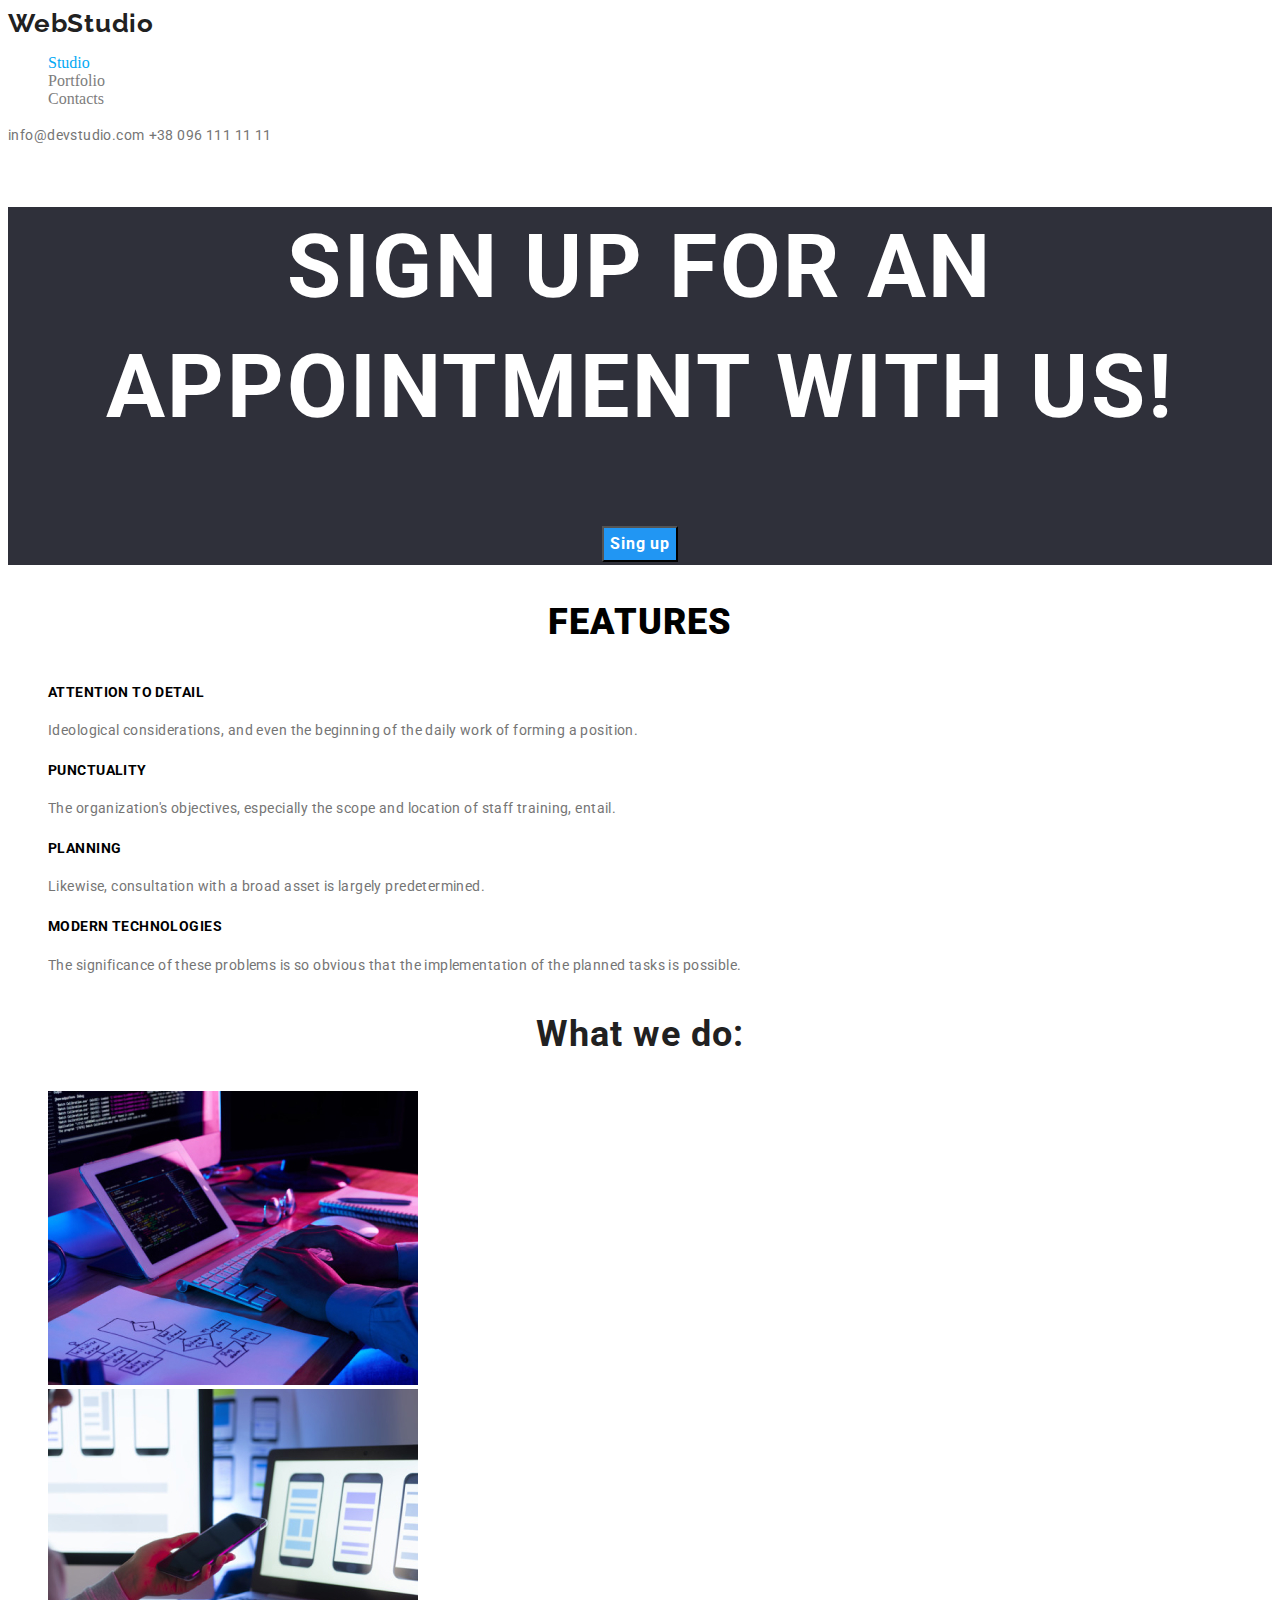
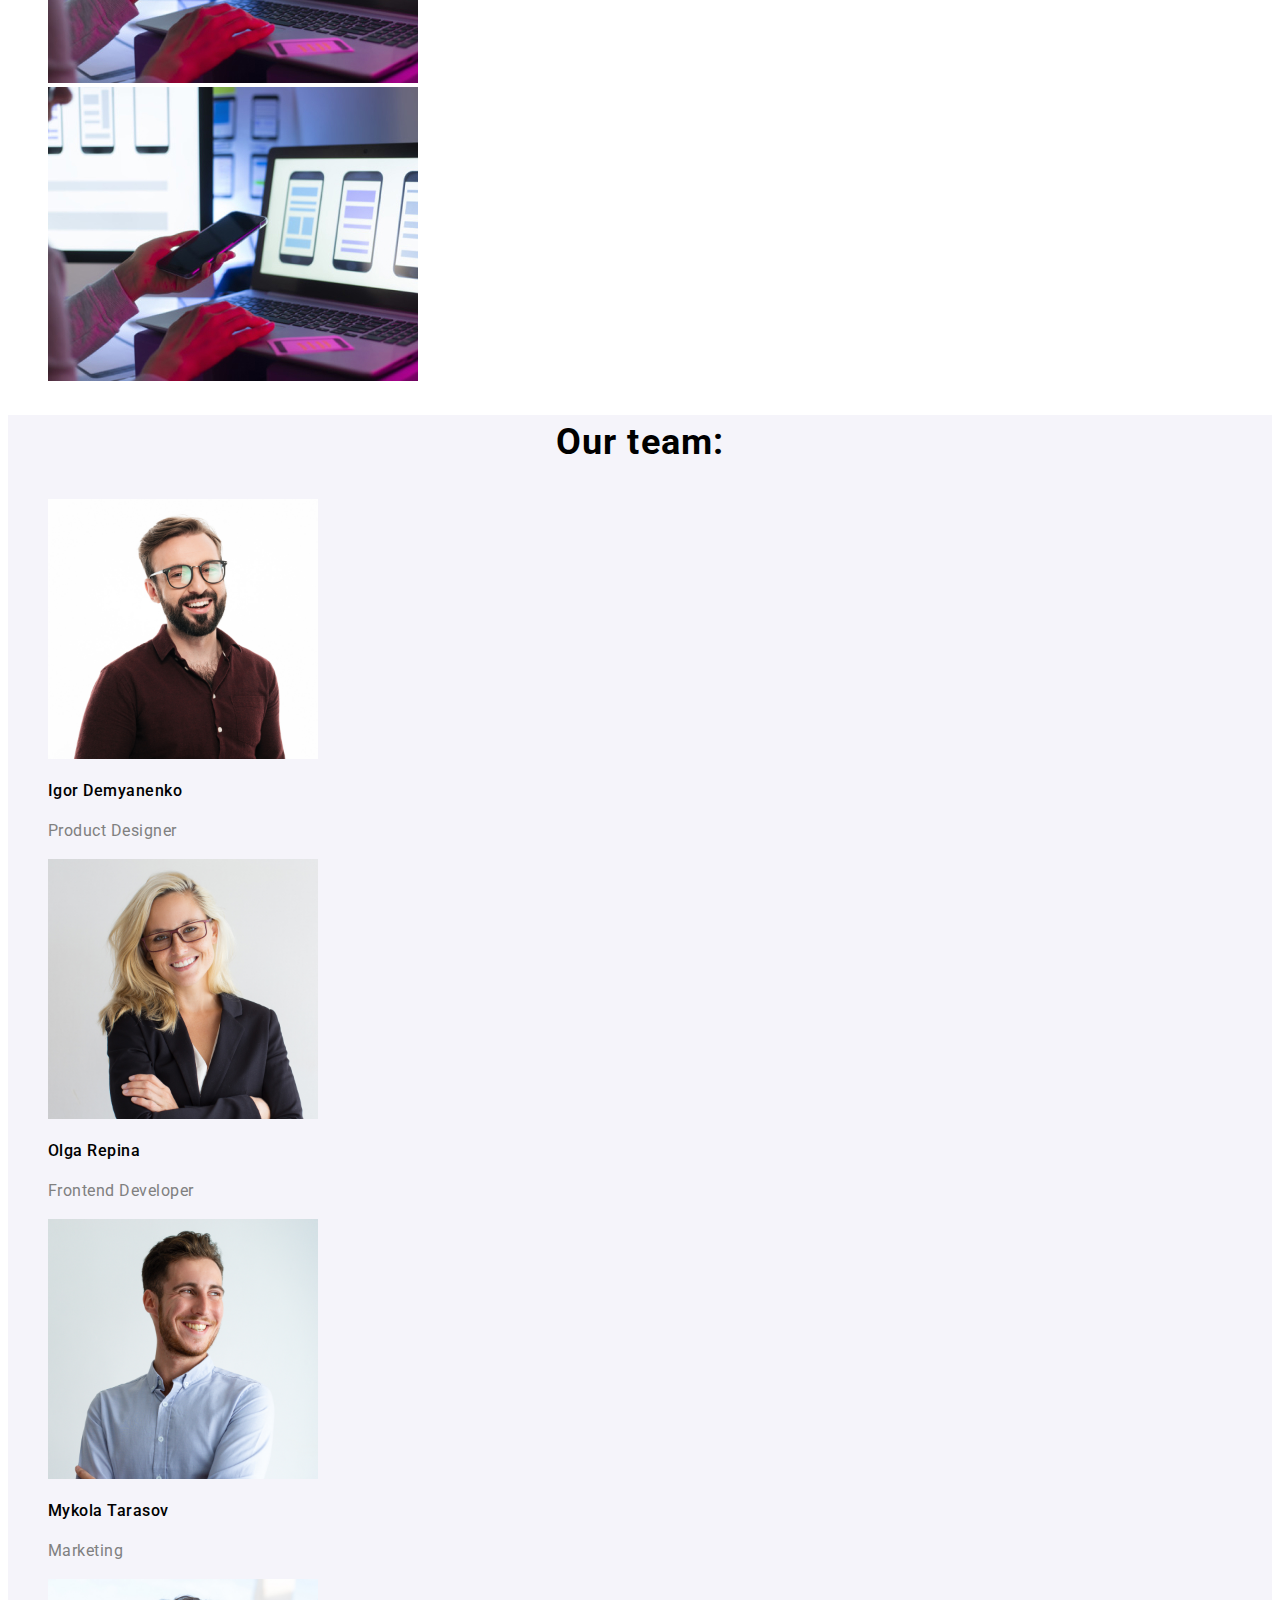
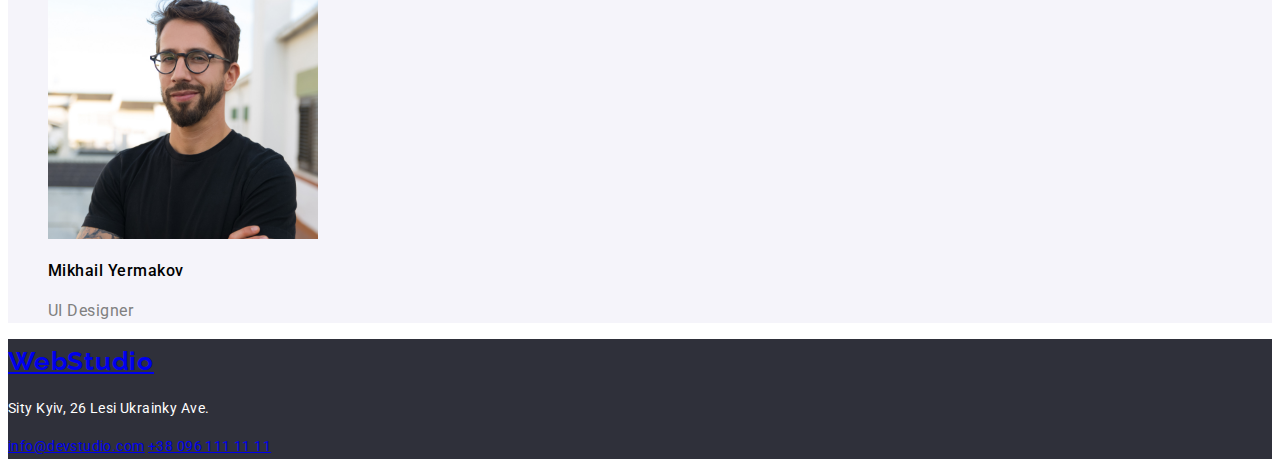
==== index.html @ 6eafe5e2 "New style and fonts" ====
<!DOCTYPE html>
<html lang="en"> <!-- Я знаю, що він англійський, хай буде таким-->
<head>
    <meta charset="UTF-8">
    <meta name="viewport" content="width=device-width, initial-scale=1.0">
    <title>WebStudio</title>
    <link rel="preconnect" href="https://fonts.googleapis.com">
    <link rel="preconnect" href="https://fonts.gstatic.com" crossorigin>
    <link href="https://fonts.googleapis.com/css2?family=Roboto:wght@400;500;700;900&display=swap" rel="stylesheet">
    <link href="https://fonts.googleapis.com/css2?family=Raleway:wght@700&family=Roboto:wght@400;500;700;900&display=swap" rel="stylesheet">
    <link rel="stylesheet" href="./css/style.css">
</head>
<body>
    <header class="header">
        <nav class="header-nav">
            <a class="header-link-logo" href="./index.html">WebStudio</a>
            <ul class="header-list">
                <li class="header-list-item"><a class="header-link link carrent" href="index.html">Studio</a></li>
                <li class="header-list-item"><a class="header-link link" href="./portfolio.html">Portfolio</a></li>
                <li class="header-list-item"><a class="header-link link" href="#">Contacts</a></li>
            </ul>
            <a class="header-contacts link" href="mailto:info@devstudio.com">info@devstudio.com</a>
            <a class="header-contacts link" href="tel:380961111111">+38 096 111 11 11</a>
        </nav>
    </header>

    <main class="hero">
        <section class="regestration">
            <h1 class="title">Sign up for an appointment with us!</h1>
            <button class="regestration-button" type="submit">Sing up</button>
        </section>
        <section class="features">
            <h2 class="heading-features">Features</h2>
            <ul class="features-list">
                <li class="features list-item">
                    <h3 class="features-name">ATTENTION TO DETAIL</h3>
                    <p class="features-description">Ideological considerations, and even the beginning of the daily work of forming a position.</p>
                </li>
                <li class="features list-item">
                    <h3 class="features-name">PUNCTUALITY</h3>
                    <p class="features-description">The organization's objectives, especially the scope and location of staff training, entail.</p>
                </li>
                <li class="features list-item">
                    <h3 class="features-name">PLANNING</h3>
                    <p class="features-description">Likewise, consultation with a broad asset is largely predetermined.</p>
                </li>
                <li class="features list-item">
                    <h3 class="features-name">MODERN TECHNOLOGIES</h3>
                    <p class="features-description">The significance of these problems is so obvious that the implementation of the planned tasks is possible.</p>
                </li>
            </ul>
        </section>
        <section class="occupation">
            <h2 class="heading-occupation">What we do:</h2>
            <ul class="occupation-list">
                <li class="occupation list-item">
                    <img class="image" src="./images/main/working.jpg" alt="Typing on MacBook Air" height="294" width="370" >
                </li>
                <li class="occupation list-item">
                    <img class="image" src="./images/main/working_2.jpg" alt="Desing" height="294" width="370" >
                </li>
                <li class="occupation list-item">
                    <img class="image" src="./images/main/working_2.jpg" alt="Code html" height="294" width="370" >
                </li>
            </ul>
        </section>
        <section class="team">
            <h2 class="heading-team">Our team:</h2>
            <ul class="team-list">
                <li class="team list-item">
                    <img class="team-image-person" src="./images/main/person.jpg" alt="Igor Demyanenko" height="260" width="270" >
                    <h3 class="team-name-person">Igor Demyanenko</h3>
                    <p class="team-job" style="color: gray;">Product Designer</p>
                </li>
                <li class="team list-item">
                    <img class="team-image-person" src="./images/main/person_2.jpg" alt="Olga Repina" height="260" width="270" >
                    <h3 class="team-name-person">Olga Repina</h3>
                    <p class="team-job" style="color: gray;">Frontend Developer</p>
                </li>
                <li class="team list-item">
                    <img class="team-image-person" src="./images/main/person_3.jpg" alt="Mykola Tarasov" height="260" width="270" >
                    <h3 class="team-name-person">Mykola Tarasov</h3>
                    <p class="team-job" style="color: gray;">Marketing</p>
                </li>
                <li class="team list-item">
                    <img class="team-image-person" src="./images/main/person_4.jpg" alt="Mikhail Yermakov" height="260" width="270" >
                    <h3 class="team-name-person">Mikhail Yermakov</h3>
                    <p class="team-job" style="color: gray;">UI Designer</p>
                </li>
            </ul>
        </section>
    </main>

    <footer class="footer">
        <a class="footer-link-logo" href="./index.html">WebStudio</a>
        <address class="address">
            <p class="footer-location">Sity Kyiv, 26 Lesi Ukrainky Ave.</p>
            <a class="header-contacts-link" href="mailto:info@devstudio.com">info@devstudio.com</a>
            <a class="header-contacts-link" href="tel:+380961111111">+38 096 111 11 11</a>
        </address>
    </footer>
</body>
</html>
---- css/style.css ----
:root {
    --main-and-footer-heading-color: #2F303A;  
    --main-heading-color: #212121;
    --main-text-color: #fff;
    --main-background-section4: #F5F4FA;
    --main-button-color: #2196F3;
    --accent-color-and-current-website: #03A9F4;
    --header-link-color: #7D7D7D;
    --header-color-link: #757575;
    --font-family: 'roboto', sans-serif;
    --second-family: 'raleway', sans-serif;
}

.header-list,
.header-list-item,
.portfolio-list-item,
.button-list-item,
.features,
.team,
.occupation {
    list-style-type: none;
}

.portfolio-button.current {
    background-color: var(--main-button-color);
    color: var(--main-text-color);
}

.portfolio-button:focus,
.portfolio-button:hover {
    background-color: var(--main-button-color);
    color: var(--main-text-color);
}

.address {
    font-style: normal;
}

.header-link {
    color: inherit;
    text-decoration: none;
}

.header-list-item,
.header-link-logo,
.header-contacts.link {
    text-decoration: none;
}

.header-link-logo {
    font-family: var(--second-family);
    font-weight: 700;
    font-size: 26px;
    letter-spacing: 0.03em;
    color: var(--main-heading-color);
}

.portfolio-all {
    font-family: var(--font-family);
    font-weight: 500;
    font-size: 32px;
    line-height: 1.62;
    letter-spacing: 0.03em;
}

.header-link:hover, 
.header-link:focus {
    color: var(--accent-color-and-current-website);
}

.header-link {
    color: var(--header-link-color);
}

.header-link.carrent {
    color: var(--accent-color-and-current-website);
}

.portfolio-button {
    font-family: var(--font-family);
    font-weight: 500;
    font-size: 16px;
    line-height: 1.62;
    letter-spacing: 0.03em;
    text-align: center;
    color: var(--main-heading-color);
}

.hidden {
    color: var(--main-heading-color);
    font-family: var(--font-family);
    font-weight: 900;
    font-size: 44px;
    line-height: 1.5;
    letter-spacing: 0.06em;
    text-align: center;
}

.portfolio-list-item {
    font-family: var(--font-family);
    font-weight: 700;
    font-size: 18px;
    line-height: 2;
    letter-spacing: 0.06em;
    color: var(--main-heading-color)
}

.portfolio-list.item {
    font-family: var(--font-family);
    font-weight: 400;
    font-size: 16px;
    line-height: 1.87;
    letter-spacing: 0.03em;
}

.regestration {
    background-color: var(--main-and-footer-heading-color);
    color: var(--main-text-color);
    font-family: var(--font-family);
    font-weight: 900;
    font-size: 44px;
    line-height: 1.36;
    letter-spacing: 0.06em;
    text-transform: uppercase;
    text-align: center;
}

.header-contacts.link {
    font-family: var(--font-family);
    font-weight: 400;
    font-size: 14px;
    line-height: 1.71;
    letter-spacing: 0.03em;
    color: var(--header-color-link)
}

.header-contacts.link:hover, 
.header-contacts.link:focus {
    color: var(--accent-color-and-current-website);
}

.regestration-button {
    background-color: var(--main-button-color);
    color: var(--main-text-color);
}

.regestration-button {
    font-family: var(--font-family);
    font-weight: 700;
    font-size: 16px;
    line-height: 1.87;
    letter-spacing: 0.06em;
    text-align: center;
}

.heading-features {
    font-family: var(--font-family);
    font-weight: 900;
    font-size: 36px;
    line-height: 1.5;
    letter-spacing: 0.03em;
    text-transform: uppercase;
    text-align: center;
}

.features-name {
    font-family: var(--font-family);
    font-weight: 700;
    font-size: 14px;
    line-height: 1.875;
    letter-spacing: 0.03em;
    text-transform: uppercase;
}

.features-description {
    font-family: var(--font-family);
    font-weight: 400;
    font-size: 14px;
    line-height: 1.71;
    letter-spacing: 0.03em;
    color: #757575;
}

.heading-occupation {
    font-family: var(--font-family);
    font-weight: 700;
    font-size: 36px;
    line-height: 1.5;
    letter-spacing: 0.03em;
    text-align: center;
    color: #212121;
}

.team {
    background-color: var(--main-background-section4);
}

.heading-team{
    font-family: var(--font-family);
    font-weight: 700;
    font-size: 36px;
    line-height: 1.5;
    letter-spacing: 0.03em;
    text-align: center;
}

.team-name-person {
    font-family: var(--font-family);
    font-weight: 500;
    font-size: 16px;
    line-height: 1.5;
    letter-spacing: 0.03em;
}

.team-job {
    font-family: var(--font-family);
    font-weight: 400;
    font-size: 16px;
    line-height: 1.5;
    letter-spacing: 0.03em;
}

.footer {
    background-color: var(--main-and-footer-heading-color);
    color: var(--main-text-color);
    font-family: var(--font-family);
    font-weight: 400;
    font-size: 14px;
    line-height: 1.71;
    letter-spacing: 0.03em;
    background-color: var(--main-and-footer-heading-color);
    color: var(--main-text-color);
}

.footer-link-logo{
    font-family: var(--second-family);
    font-weight: 700;
    font-size: 26px;
    letter-spacing: 0.03em;
}
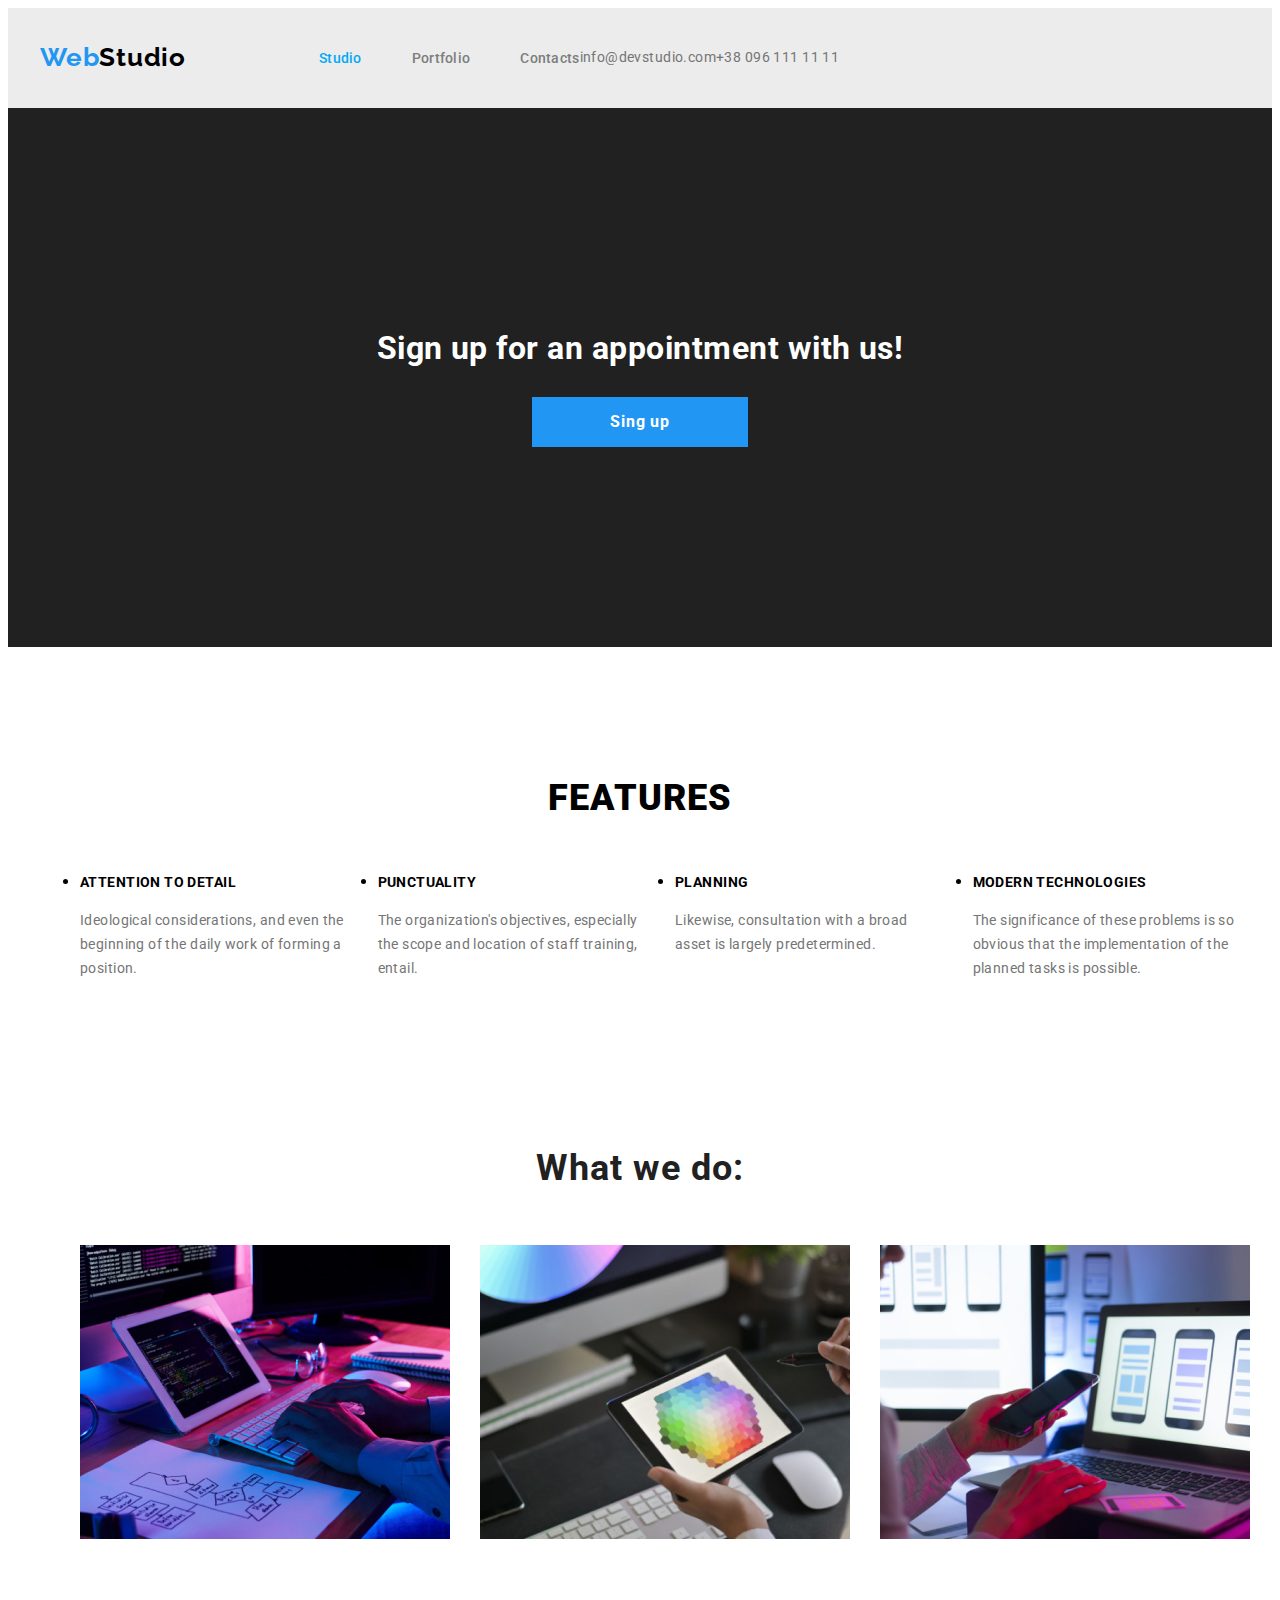
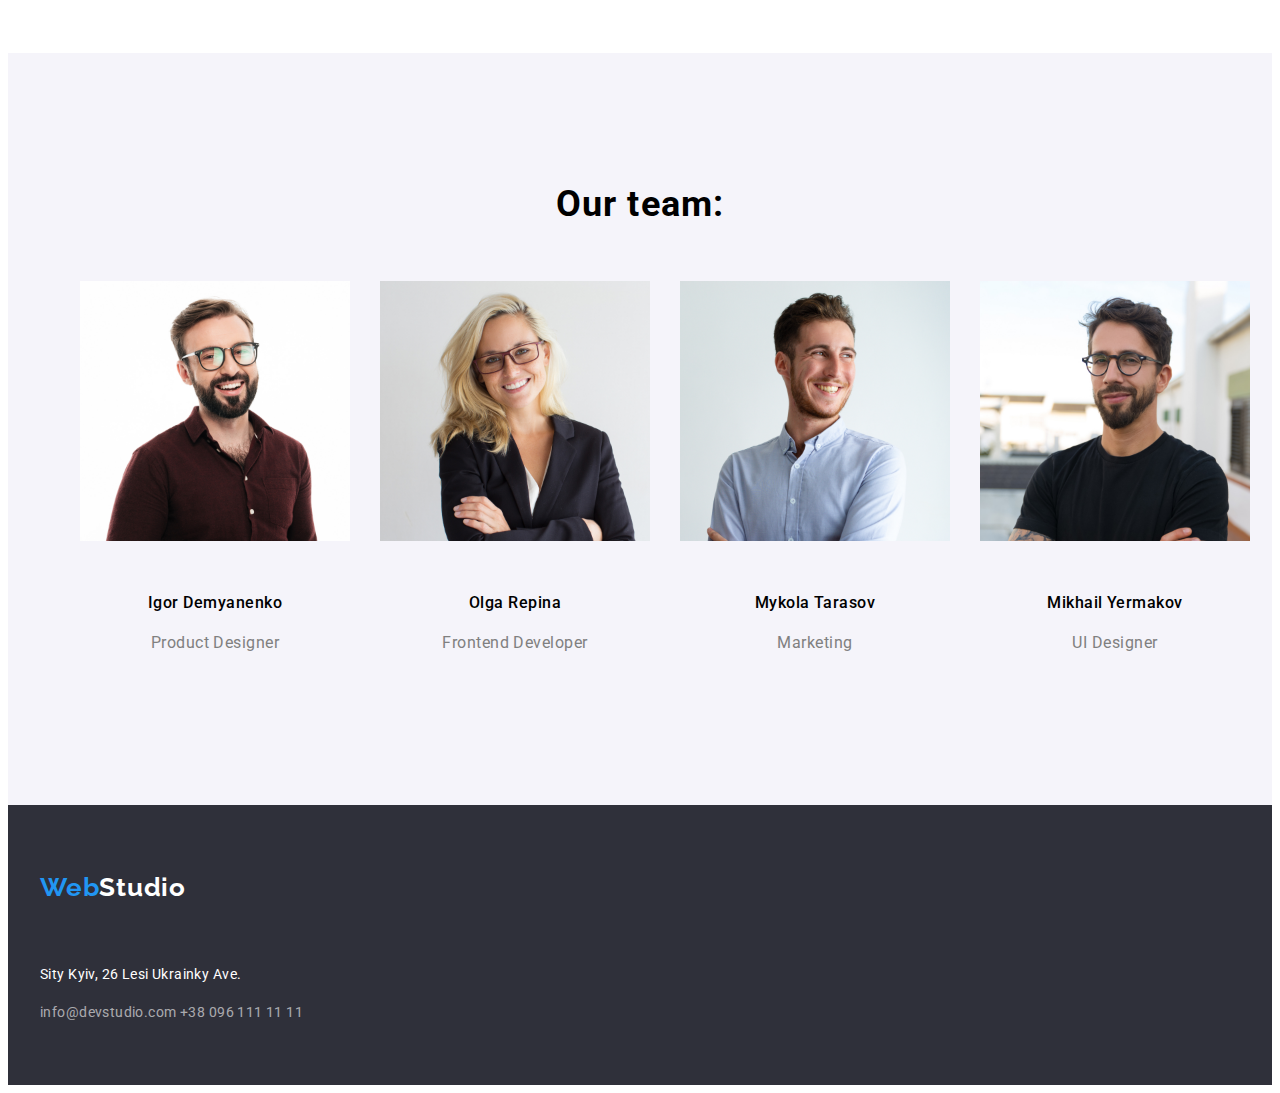
==== commit b2e5ec1a: "New style" ====
--- a/index.html
+++ b/index.html
@@ -6,98 +6,121 @@
     <title>WebStudio</title>
     <link rel="preconnect" href="https://fonts.googleapis.com">
     <link rel="preconnect" href="https://fonts.gstatic.com" crossorigin>
-    <link href="https://fonts.googleapis.com/css2?family=Roboto:wght@400;500;700;900&display=swap" rel="stylesheet">
     <link href="https://fonts.googleapis.com/css2?family=Raleway:wght@700&family=Roboto:wght@400;500;700;900&display=swap" rel="stylesheet">
+    <link
+      rel="stylesheet"
+      href="https://cdnjs.cloudflare.com/ajax/libs/modern-normalize/2.0.0/modern-normalize.min.css"
+      integrity="sha512-4xo8blKMVCiXpTaLzQSLSw3KFOVPWhm/TRtuPVc4WG6kUgjH6J03IBuG7JZPkcWMxJ5huwaBpOpnwYElP/m6wg=="
+      crossorigin="anonymous"
+      referrerpolicy="no-referrer"
+    />
+    <link rel="stylesheet" href="./css/reset.css">
     <link rel="stylesheet" href="./css/style.css">
 </head>
 <body>
     <header class="header">
-        <nav class="header-nav">
-            <a class="header-link-logo" href="./index.html">WebStudio</a>
-            <ul class="header-list">
-                <li class="header-list-item"><a class="header-link link carrent" href="index.html">Studio</a></li>
-                <li class="header-list-item"><a class="header-link link" href="./portfolio.html">Portfolio</a></li>
-                <li class="header-list-item"><a class="header-link link" href="#">Contacts</a></li>
-            </ul>
-            <a class="header-contacts link" href="mailto:info@devstudio.com">info@devstudio.com</a>
-            <a class="header-contacts link" href="tel:380961111111">+38 096 111 11 11</a>
-        </nav>
+        <div class="container header-container flex-header">
+            <nav class="header-nav">
+                <a class="logo-studio-link">
+                    Web<span class="logo-studio">Studio</span>
+                </a>
+                <ul class="header-list">
+                    <li class="header-list-item"><a class="header-link link carrent" href="index.html">Studio</a></li>
+                    <li class="header-list-item"><a class="header-link link" href="./portfolio.html">Portfolio</a></li>
+                    <li class="header-list-item"><a class="header-link link" href="#">Contacts</a></li>
+                </ul>
+                <a class="header-contacts link" href="mailto:info@devstudio.com">info@devstudio.com</a>
+                <a class="header-contacts link" href="tel:380961111111">+38 096 111 11 11</a>
+            </nav>
+        </div>
     </header>
 
     <main class="hero">
-        <section class="regestration">
-            <h1 class="title">Sign up for an appointment with us!</h1>
-            <button class="regestration-button" type="submit">Sing up</button>
+        <section class="section-title">
+            <div class="container flex">
+                <h1 class="title">Sign up for an appointment with us!</h1>
+                <button class="regestration-button" type="submit">Sing up</button>
+            </div>
         </section>
         <section class="features">
-            <h2 class="heading-features">Features</h2>
-            <ul class="features-list">
-                <li class="features list-item">
-                    <h3 class="features-name">ATTENTION TO DETAIL</h3>
-                    <p class="features-description">Ideological considerations, and even the beginning of the daily work of forming a position.</p>
-                </li>
-                <li class="features list-item">
-                    <h3 class="features-name">PUNCTUALITY</h3>
-                    <p class="features-description">The organization's objectives, especially the scope and location of staff training, entail.</p>
-                </li>
-                <li class="features list-item">
-                    <h3 class="features-name">PLANNING</h3>
-                    <p class="features-description">Likewise, consultation with a broad asset is largely predetermined.</p>
-                </li>
-                <li class="features list-item">
-                    <h3 class="features-name">MODERN TECHNOLOGIES</h3>
-                    <p class="features-description">The significance of these problems is so obvious that the implementation of the planned tasks is possible.</p>
-                </li>
-            </ul>
+            <div class="container">
+                <h2 class="heading-features">Features</h2>
+                <ul class="features-list">
+                    <li class="features-list-item">
+                        <h3 class="features-name">ATTENTION TO DETAIL</h3>
+                        <p class="features-description">Ideological considerations, and even the beginning of the daily work of forming a position.</p>
+                    </li>
+                    <li class="features-list-item">
+                        <h3 class="features-name">PUNCTUALITY</h3>
+                        <p class="features-description">The organization's objectives, especially the scope and location of staff training, entail.</p>
+                    </li>
+                    <li class="features-list-item">
+                        <h3 class="features-name">PLANNING</h3>
+                        <p class="features-description">Likewise, consultation with a broad asset is largely predetermined.</p>
+                    </li>
+                    <li class="features-list-item">
+                        <h3 class="features-name">MODERN TECHNOLOGIES</h3>
+                        <p class="features-description">The significance of these problems is so obvious that the implementation of the planned tasks is possible.</p>
+                    </li>
+                </ul>
+            </div>
         </section>
-        <section class="occupation">
-            <h2 class="heading-occupation">What we do:</h2>
-            <ul class="occupation-list">
-                <li class="occupation list-item">
-                    <img class="image" src="./images/main/working.jpg" alt="Typing on MacBook Air" height="294" width="370" >
-                </li>
-                <li class="occupation list-item">
-                    <img class="image" src="./images/main/working_2.jpg" alt="Desing" height="294" width="370" >
-                </li>
-                <li class="occupation list-item">
-                    <img class="image" src="./images/main/working_2.jpg" alt="Code html" height="294" width="370" >
-                </li>
-            </ul>
+        <section class="occupation sections">
+            <div class="container">
+                <h3 class="heading-occupation">What we do:</h3>
+                <ul class="occupation-list">
+                    <li class="occupation list-item">
+                        <img class="image" src="./images/main/working.jpg" alt="Typing on MacBook Air" height="294" width="370" >
+                    </li>
+                    <li class="occupation list-item">
+                        <img class="image" src="./images/main/working-3.jpg" alt="Desing" height="294" width="370" >
+                    </li>
+                    <li class="occupation list-item">
+                        <img class="image" src="./images/main/working_2.jpg" alt="Code html" height="294" width="370" >
+                    </li>
+                </ul>
+            </div>
         </section>
-        <section class="team">
-            <h2 class="heading-team">Our team:</h2>
-            <ul class="team-list">
-                <li class="team list-item">
-                    <img class="team-image-person" src="./images/main/person.jpg" alt="Igor Demyanenko" height="260" width="270" >
-                    <h3 class="team-name-person">Igor Demyanenko</h3>
-                    <p class="team-job" style="color: gray;">Product Designer</p>
-                </li>
-                <li class="team list-item">
-                    <img class="team-image-person" src="./images/main/person_2.jpg" alt="Olga Repina" height="260" width="270" >
-                    <h3 class="team-name-person">Olga Repina</h3>
-                    <p class="team-job" style="color: gray;">Frontend Developer</p>
-                </li>
-                <li class="team list-item">
-                    <img class="team-image-person" src="./images/main/person_3.jpg" alt="Mykola Tarasov" height="260" width="270" >
-                    <h3 class="team-name-person">Mykola Tarasov</h3>
-                    <p class="team-job" style="color: gray;">Marketing</p>
-                </li>
-                <li class="team list-item">
-                    <img class="team-image-person" src="./images/main/person_4.jpg" alt="Mikhail Yermakov" height="260" width="270" >
-                    <h3 class="team-name-person">Mikhail Yermakov</h3>
-                    <p class="team-job" style="color: gray;">UI Designer</p>
-                </li>
-            </ul>
+        <section class="team sections">
+            <div class="container">
+                <h2 class="heading-team">Our team:</h2>
+                <ul class="team-list">
+                    <li class="team list-item">
+                        <img class="team-image-person" src="./images/main/person.jpg" alt="Igor Demyanenko" height="260" width="270" >
+                        <h3 class="team-name-person">Igor Demyanenko</h3>
+                        <p class="team-job" style="color: gray;">Product Designer</p>
+                    </li>
+                    <li class="team list-item">
+                        <img class="team-image-person" src="./images/main/person_2.jpg" alt="Olga Repina" height="260" width="270" >
+                        <h3 class="team-name-person">Olga Repina</h3>
+                        <p class="team-job" style="color: gray;">Frontend Developer</p>
+                    </li>
+                    <li class="team list-item">
+                        <img class="team-image-person" src="./images/main/person_3.jpg" alt="Mykola Tarasov" height="260" width="270" >
+                        <h3 class="team-name-person">Mykola Tarasov</h3>
+                        <p class="team-job" style="color: gray;">Marketing</p>
+                    </li>
+                    <li class="team list-item">
+                        <img class="team-image-person" src="./images/main/person_4.jpg" alt="Mikhail Yermakov" height="260" width="270" >
+                        <h3 class="team-name-person">Mikhail Yermakov</h3>
+                        <p class="team-job" style="color: gray;">UI Designer</p>
+                    </li>
+                </ul>
+            </div>
         </section>
     </main>
 
     <footer class="footer">
-        <a class="footer-link-logo" href="./index.html">WebStudio</a>
-        <address class="address">
-            <p class="footer-location">Sity Kyiv, 26 Lesi Ukrainky Ave.</p>
-            <a class="header-contacts-link" href="mailto:info@devstudio.com">info@devstudio.com</a>
-            <a class="header-contacts-link" href="tel:+380961111111">+38 096 111 11 11</a>
-        </address>
+        <div class="container">
+            <a class="logo-footer">
+                Web<span class="logo-footer span">Studio</span>
+            </a>
+            <address class="address">
+                <p class="footer-location">Sity Kyiv, 26 Lesi Ukrainky Ave.</p>
+                <a class="footer-contacts link" href="mailto:info@devstudio.com">info@devstudio.com</a>
+                <a class="footer-contacts link" href="tel:+380961111111">+38 096 111 11 11</a>
+            </address>
+        </div>
     </footer>
 </body>
-</html>
+</html>--- a/css/style.css
+++ b/css/style.css
@@ -7,8 +7,51 @@
     --accent-color-and-current-website: #03A9F4;
     --header-link-color: #7D7D7D;
     --header-color-link: #757575;
-    --font-family: 'roboto', sans-serif;
-    --second-family: 'raleway', sans-serif;
+    --dark-color-for-text: #000;
+    --main-header-color: #ECECEC;
+    --buttom-when-mouse-on-button: #188CE8;
+    --font-family: 'Roboto', sans-serif;
+    --second-family: 'Raleway', sans-serif;
+}
+
+body{
+    font-family: "Roboto", sans-serif;
+  letter-spacing: 0.03em;
+  }  
+
+.container {
+    width: 1200px;
+    margin: 0 auto;
+    padding: 0 15px;
+    /* outline: 1px solid tomato; */
+}
+
+.header {
+    background-color: var(--main-header-color);
+    padding-top: 24px;
+    padding-bottom: 25px;
+}
+
+.logo-studio-link {
+    color: var(--main-button-color);
+    font-family: Raleway;
+    font-size: 26px;
+    font-weight: 700;
+    line-height: 1.38;
+    letter-spacing: 0.78px;
+    margin-right: 93px;
+}
+
+.logo-studio {
+    color: var(--dark-color-for-text)
+}
+
+.header-list-item:not(:last-child) {
+    margin-right: 50px;
+}
+
+.header-contacts.link:nth-child(1) {
+    margin-right: 50px;
 }
 
 .header-list,
@@ -21,6 +64,11 @@
     list-style-type: none;
 }
 
+.title {
+    color: var(--main-text-color);
+    margin-bottom: 30px;
+}
+
 .portfolio-button.current {
     background-color: var(--main-button-color);
     color: var(--main-text-color);
@@ -39,19 +87,47 @@
 .header-link {
     color: inherit;
     text-decoration: none;
+    font-family: 'Roboto', sans-serif;
+    font-weight: 500;
+    letter-spacing: 0.02em;
+    font-size: 14px;
+    color: var(--main-heading-color);
+}
+
+.header-contacts.link {
+    font-weight: 500;
 }
 
 .header-list-item,
 .header-link-logo,
-.header-contacts.link {
+.header-contacts.link,
+.footer-contacts.link,
+.footer-link-logo {
     text-decoration: none;
 }
 
-.header-link-logo {
-    font-family: var(--second-family);
-    font-weight: 700;
-    font-size: 26px;
-    letter-spacing: 0.03em;
+.flex-header,
+.header-nav,
+.header-contacts.link,
+.header-list {
+    display: flex;
+    align-items: center;
+}
+
+.header-nav {
+    margin-right: 344px;
+}
+
+.header-container {
+    display: flex;
+    align-items: center;
+}
+
+.header-contacts.link{
+    font-family: var(--font-family);
+    font-weight: 500;
+    font-size: 14px;
+    letter-spacing: 0.02em;
     color: var(--main-heading-color);
 }
 
@@ -61,6 +137,15 @@
     font-size: 32px;
     line-height: 1.62;
     letter-spacing: 0.03em;
+}
+
+.footer-contacts.link {
+    font-family: var(--font-family);
+    font-weight: 400;
+    font-size: 14px;
+    line-height: 171%;
+    letter-spacing: 0.03em;
+    color: rgba(255, 255, 255, 0.6);
 }
 
 .header-link:hover, 
@@ -113,15 +198,10 @@
     letter-spacing: 0.03em;
 }
 
-.regestration {
-    background-color: var(--main-and-footer-heading-color);
-    color: var(--main-text-color);
-    font-family: var(--font-family);
-    font-weight: 900;
-    font-size: 44px;
-    line-height: 1.36;
-    letter-spacing: 0.06em;
-    text-transform: uppercase;
+.section-title {
+    background-color: var(--main-heading-color);
+    padding-top: 200px;
+    padding-bottom: 200px;
     text-align: center;
 }
 
@@ -139,9 +219,18 @@
     color: var(--accent-color-and-current-website);
 }
 
+.flex {
+    display: flex;
+    flex-direction: column;
+    align-items: center;
+}
+
 .regestration-button {
     background-color: var(--main-button-color);
     color: var(--main-text-color);
+    padding: 10px 32px;
+    min-width: 216px;
+    border: 0;
 }
 
 .regestration-button {
@@ -163,7 +252,26 @@
     text-align: center;
 }
 
+.features {
+    padding-top: 94px;
+}
+
+.features-list {
+    display: flex;
+}
+
+.features-list-item {
+    flex-basis: 270px;
+    vertical-align: top;
+
+}
+
+.features-list-item:not(:last-child) {
+    margin-right: 30px;
+}
+
 .features-name {
+    margin-bottom: 10px;
     font-family: var(--font-family);
     font-weight: 700;
     font-size: 14px;
@@ -178,23 +286,74 @@
     font-size: 14px;
     line-height: 1.71;
     letter-spacing: 0.03em;
-    color: #757575;
+    color: var(--header-color-link);
+}
+
+.sections {
+    padding-top: 94px;
+    padding-bottom: 94px;
 }
 
 .heading-occupation {
+    text-align: center;
+    margin-bottom: 50px;
+}
+
+.occupation-list {
+    display: flex;
+}
+
+.occupation.list-item:not(:last-child) {
+    margin-right: 30px;
+}
+
+.occupation.sections {
+    padding-top: 94px;
+    padding-bottom: 94px;
+}
+
+.occupation.list-item {
+    width: 370px;
+}
+
+.heading-occupation {
     font-family: var(--font-family);
     font-weight: 700;
     font-size: 36px;
     line-height: 1.5;
     letter-spacing: 0.03em;
     text-align: center;
-    color: #212121;
+    color: var(--main-heading-color);
+    margin-bottom: 50px;
 }
 
 .team {
     background-color: var(--main-background-section4);
 }
 
+.team-list {
+    display: flex;
+}
+
+.team-image-person {
+    margin-bottom: 30px;
+}
+
+.team.list-item:not(:last-child) {
+    margin-right: 30px;
+}
+
+.team.list-item {
+    width: 270px;
+    text-align: center;
+    padding-bottom: 30px;
+}
+
+.heading-team {
+    text-align: center;
+    margin-bottom: 50px;
+}
+
 .heading-team{
     font-family: var(--font-family);
     font-weight: 700;
@@ -218,6 +377,7 @@
     font-size: 16px;
     line-height: 1.5;
     letter-spacing: 0.03em;
+    margin-bottom: 10px;
 }
 
 .footer {
@@ -229,7 +389,22 @@
     line-height: 1.71;
     letter-spacing: 0.03em;
     background-color: var(--main-and-footer-heading-color);
-    color: var(--main-text-color);
+    padding-bottom: 60px;
+    padding-top: 60px;
+}
+
+.logo-footer.span {
+    color: var(--main-text-color);
+}
+
+.logo-footer {
+    font-family: var(--second-family);
+    font-weight: 700;
+    font-size: 26px;
+    letter-spacing: 0.03em;
+    color: var(--main-button-color);
+    margin-bottom: 20px;
+    display: inline-block;
 }
 
 .footer-link-logo{
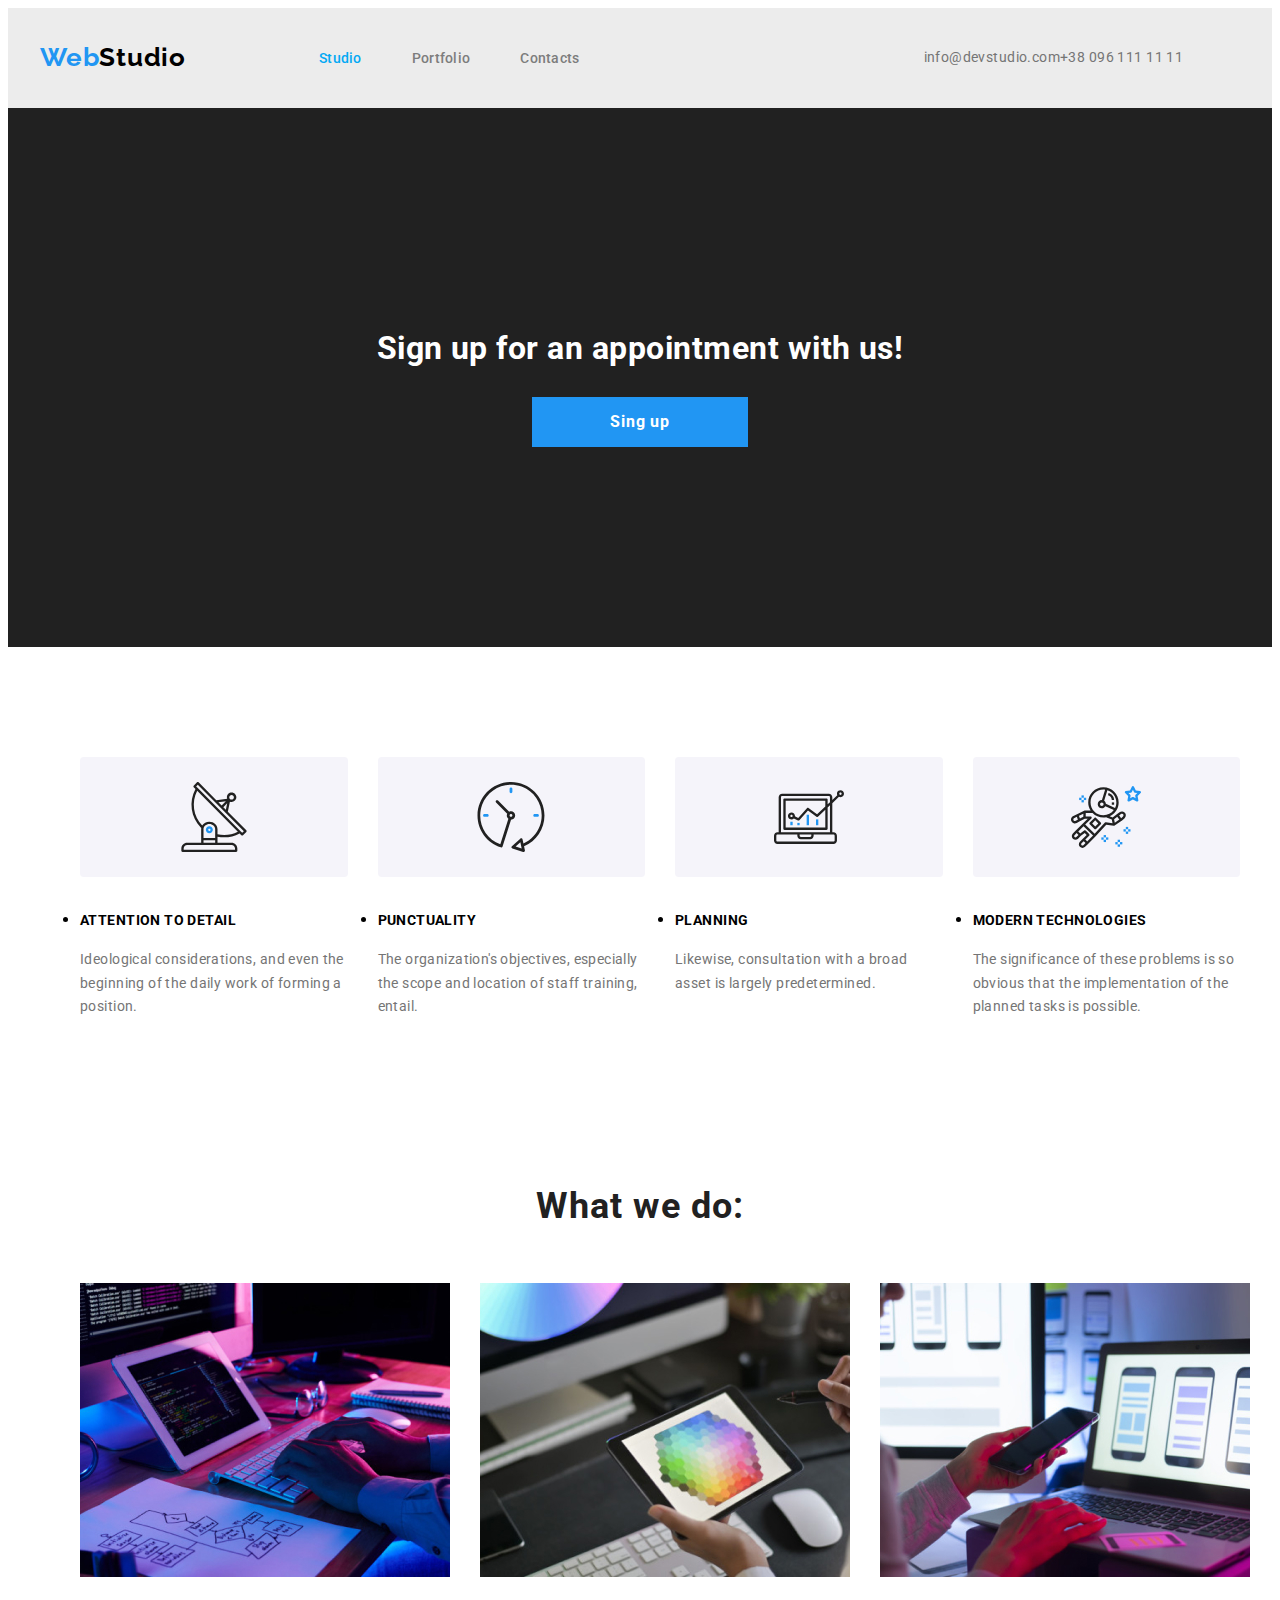
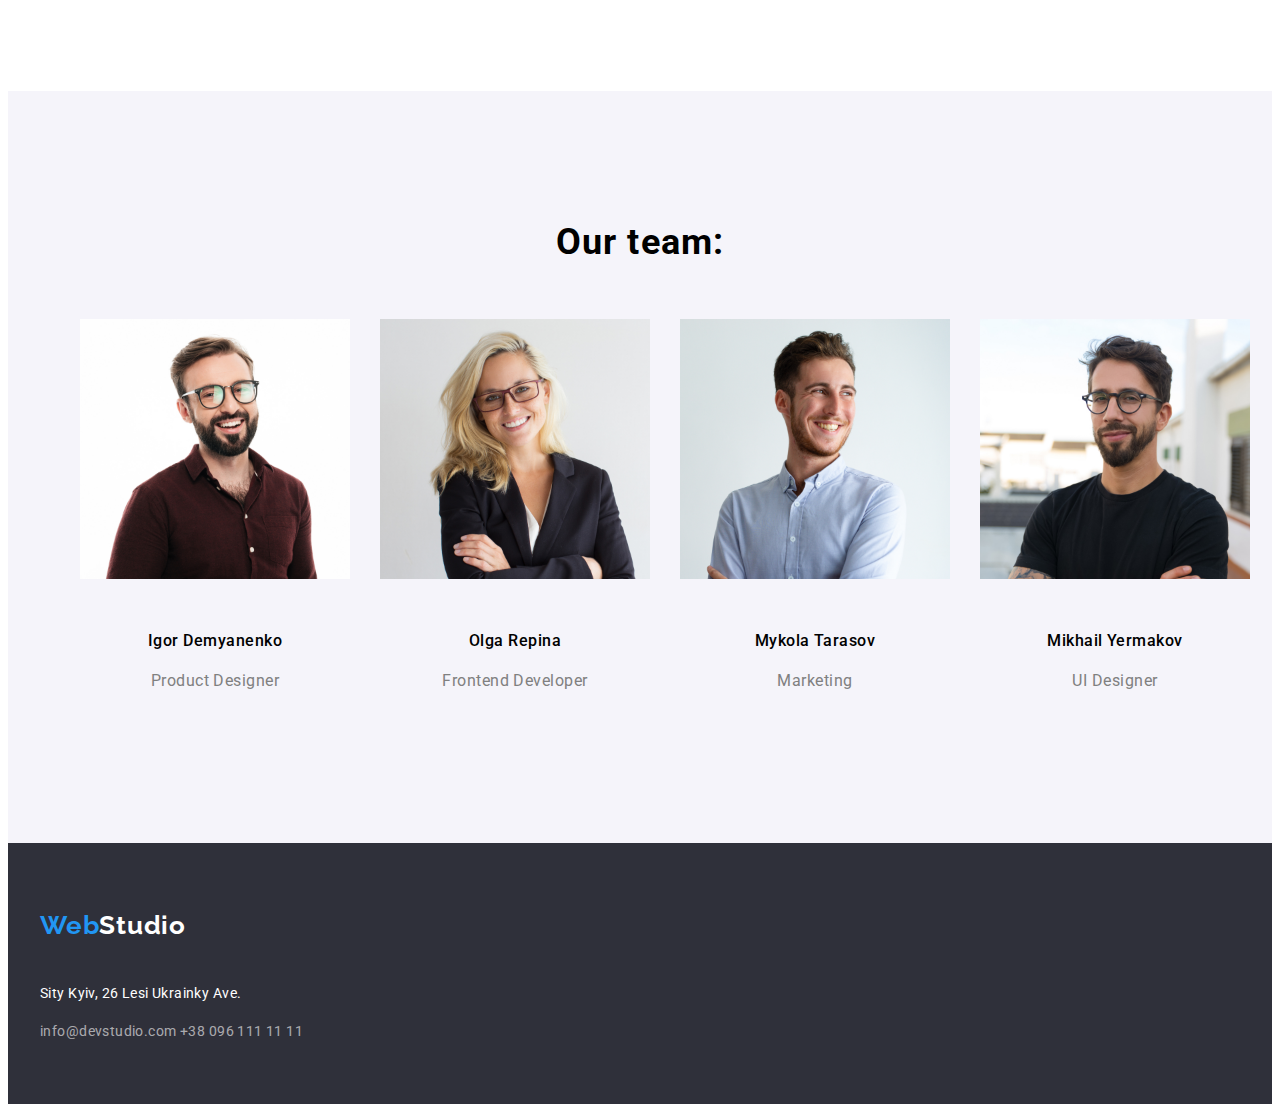
==== commit 50cd2db4: "New style" ====
--- a/index.html
+++ b/index.html
@@ -29,9 +29,9 @@
                     <li class="header-list-item"><a class="header-link link" href="./portfolio.html">Portfolio</a></li>
                     <li class="header-list-item"><a class="header-link link" href="#">Contacts</a></li>
                 </ul>
-                <a class="header-contacts link" href="mailto:info@devstudio.com">info@devstudio.com</a>
-                <a class="header-contacts link" href="tel:380961111111">+38 096 111 11 11</a>
             </nav>
+            <a class="header-contacts link" href="mailto:info@devstudio.com">info@devstudio.com</a>
+            <a class="header-contacts link" href="tel:380961111111">+38 096 111 11 11</a>
         </div>
     </header>
 
@@ -44,7 +44,7 @@
         </section>
         <section class="features">
             <div class="container">
-                <h2 class="heading-features">Features</h2>
+                <h2 class="heading-features visually-hidden">Features</h2>
                 <ul class="features-list">
                     <li class="features-list-item">
                         <h3 class="features-name">ATTENTION TO DETAIL</h3>
@@ -113,7 +113,7 @@
     <footer class="footer">
         <div class="container">
             <a class="logo-footer">
-                Web<span class="logo-footer span">Studio</span>
+                Web<span class="logo-span">Studio</span>
             </a>
             <address class="address">
                 <p class="footer-location">Sity Kyiv, 26 Lesi Ukrainky Ave.</p>
--- a/css/style.css
+++ b/css/style.css
@@ -8,8 +8,10 @@
     --header-link-color: #7D7D7D;
     --header-color-link: #757575;
     --dark-color-for-text: #000;
+    --work-color: #F5F4FA;
     --main-header-color: #ECECEC;
     --buttom-when-mouse-on-button: #188CE8;
+    --background-for-icons: #f5f4fa;
     --font-family: 'Roboto', sans-serif;
     --second-family: 'Raleway', sans-serif;
 }
@@ -139,6 +141,75 @@
     letter-spacing: 0.03em;
 }
 
+.button-list {
+    margin-bottom: 34px;
+    padding-bottom: 26px;
+    display: flex;
+    gap: 8px;
+    justify-content: center;
+}
+
+.button-list-item {
+    margin-right: 8px;
+}
+
+.portfolio-button,
+.portfolio-button.current {
+    padding: 6px 25px;
+    font-weight: 500;
+    font-size: 16px;
+    line-height: 162%;
+    letter-spacing: 0.03em;
+    text-align: center;
+    color: var(--main-heading-color);
+    border: none;
+    border-radius: 4px;
+}
+
+.portfolio-list {
+    display: flex;
+    flex-wrap: wrap;
+    gap: 30px;
+    padding: 0;
+}
+
+.portfolio-list-item {
+    display: flex;
+    flex-direction: column;
+    flex-basis: calc((100% - 60px) / 3);
+}
+
+.text-box {
+    padding: 20px 24px;
+    border-right: 1px solid var(--border-color);
+    border-left: 1px solid var(--border-color);
+    border-bottom: 1px solid var(--border-color);
+    flex-grow: 1;
+}
+
+.portfolio-name {
+    margin-bottom: 4px;
+    font-weight: 700;
+    font-size: 18px;
+    line-height: 200%;
+    letter-spacing: 0.06em;
+    color: var(--main-heading-color);
+}
+
+.portfolio-categorie {
+    margin-bottom: 20px;
+    font-weight: 400;
+    font-size: 16px;
+    line-height: 187%;
+    letter-spacing: 0.03em;
+    color: var(--header-color-link);
+}
+
+.portfolio {
+    padding-top: 75px;
+    padding-bottom: 94px;
+}
+
 .footer-contacts.link {
     font-family: var(--font-family);
     font-weight: 400;
@@ -263,7 +334,33 @@
 .features-list-item {
     flex-basis: 270px;
     vertical-align: top;
-
+}
+
+.features-list-item::before {
+    content: "";
+    height: 120px;
+    background-color: var(--background-for-icons);
+    display: block; 
+    margin-bottom: 30px;
+    background-repeat: no-repeat;
+    background-position: center;
+    border-radius: 4px;
+}
+
+.features-list-item:nth-child(1)::before {
+    background-image: url(../images/svg/antenna.svg);
+}
+
+.features-list-item:nth-child(2)::before {
+    background-image: url(../images/svg/clock.svg);
+}
+
+.features-list-item:nth-child(3)::before {
+    background-image: url(../images/svg/diagram.svg);
+}
+
+.features-list-item:nth-child(4)::before {
+    background-image: url(../images/svg/astronaut.svg);
 }
 
 .features-list-item:not(:last-child) {
@@ -393,7 +490,7 @@
     padding-top: 60px;
 }
 
-.logo-footer.span {
+.logo-span {
     color: var(--main-text-color);
 }
 
@@ -412,4 +509,17 @@
     font-weight: 700;
     font-size: 26px;
     letter-spacing: 0.03em;
+}
+
+.visually-hidden {
+    position: absolute;
+    white-space: nowrap;
+    width: 1px;
+    height: 1px;
+    overflow: hidden;
+    border: 0;
+    padding: 0;
+    clip: rect(0 0 0 0);
+    clip-path: inset(50%);
+    margin: -1px;
 }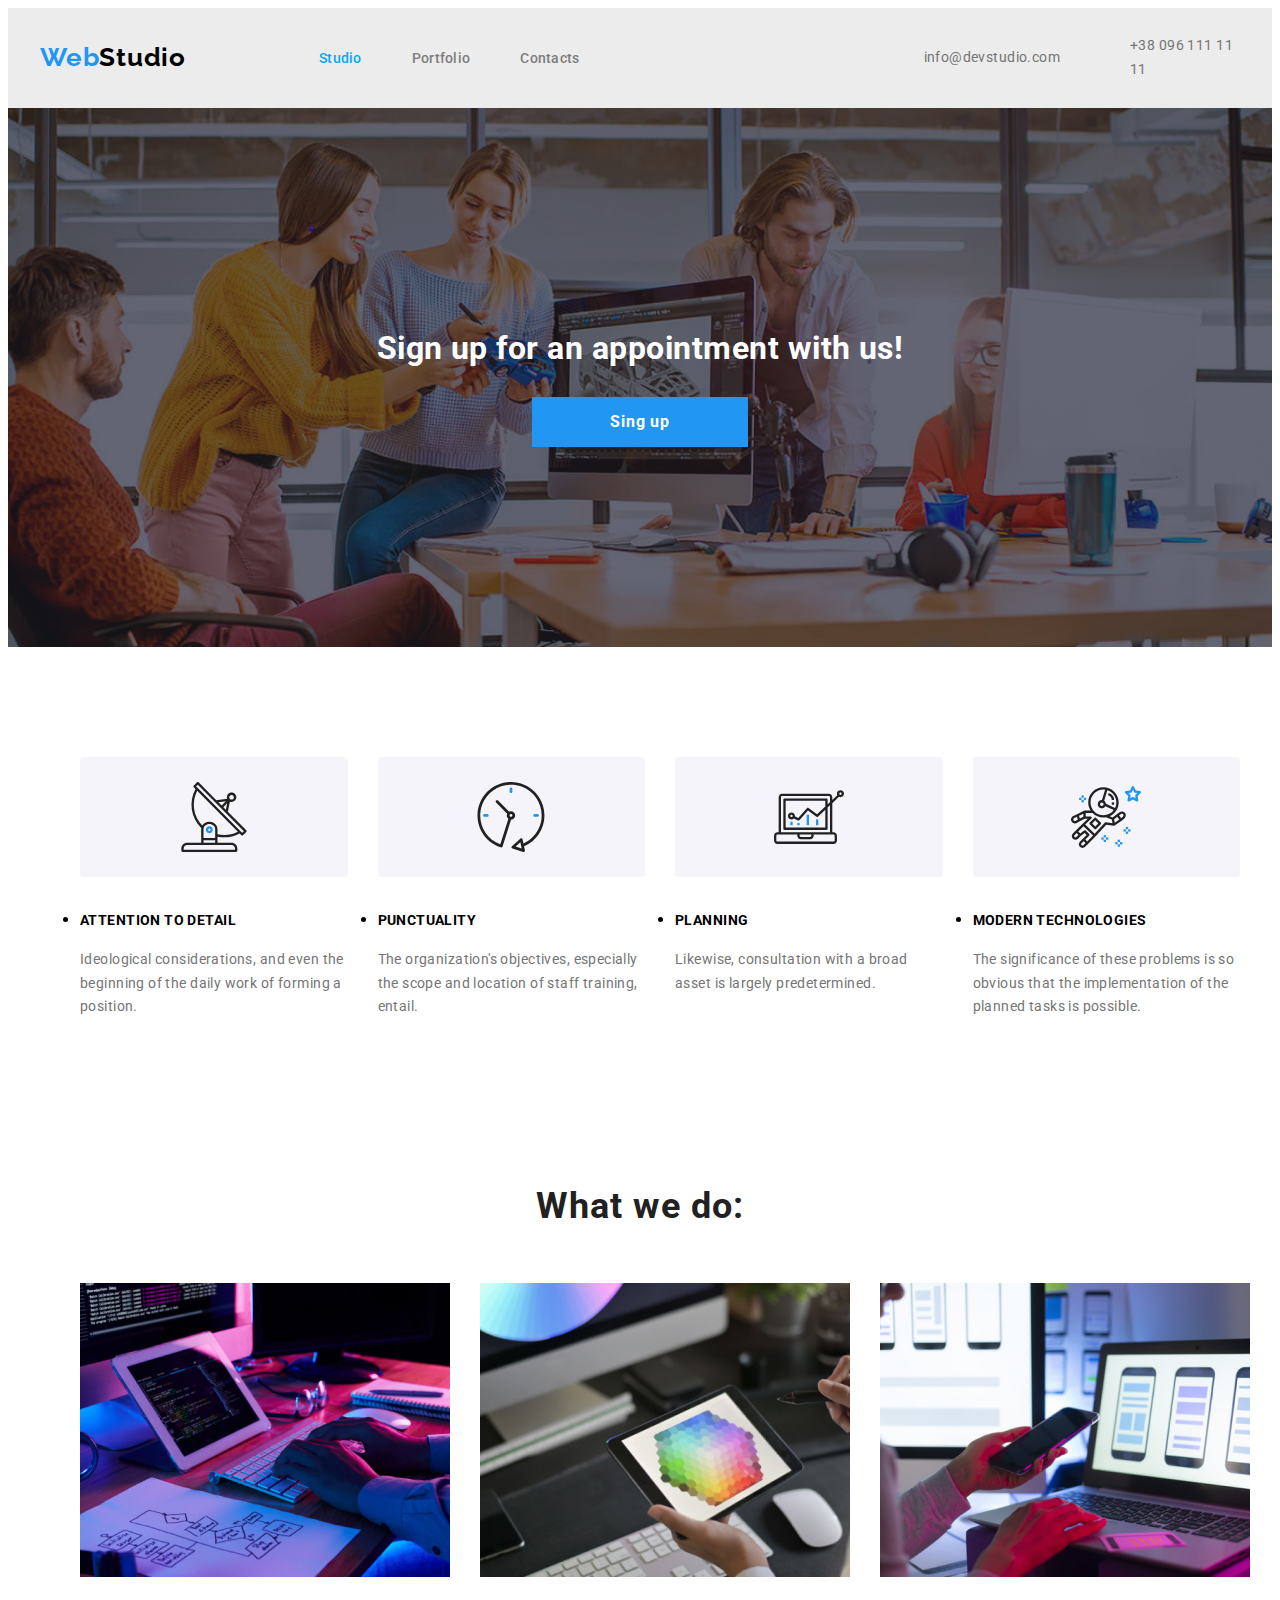
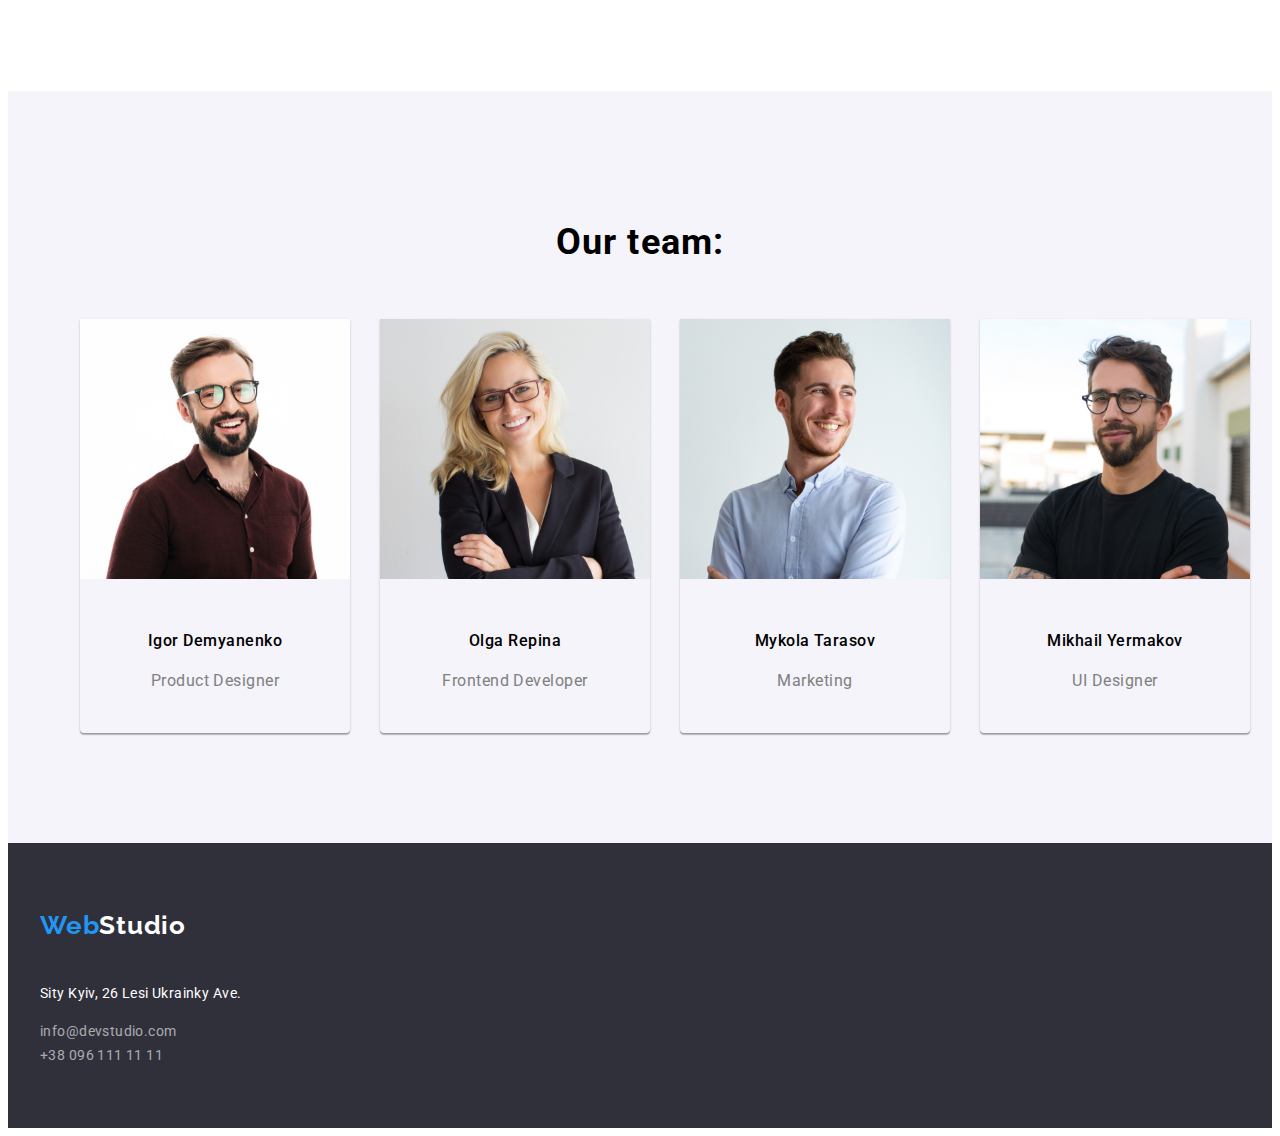
==== commit 0d1eb0e6: "New style" ====
--- a/index.html
+++ b/index.html
@@ -30,8 +30,10 @@
                     <li class="header-list-item"><a class="header-link link" href="#">Contacts</a></li>
                 </ul>
             </nav>
-            <a class="header-contacts link" href="mailto:info@devstudio.com">info@devstudio.com</a>
-            <a class="header-contacts link" href="tel:380961111111">+38 096 111 11 11</a>
+            <div class="contacts">
+                <a class="header-contacts link" href="mailto:info@devstudio.com">info@devstudio.com</a>
+                <a class="header-contacts link" href="tel:380961111111">+38 096 111 11 11</a>
+            </div>
         </div>
     </header>
 
@@ -118,7 +120,7 @@
             <address class="address">
                 <p class="footer-location">Sity Kyiv, 26 Lesi Ukrainky Ave.</p>
                 <a class="footer-contacts link" href="mailto:info@devstudio.com">info@devstudio.com</a>
-                <a class="footer-contacts link" href="tel:+380961111111">+38 096 111 11 11</a>
+                <a class="footer-contacts link" href="tel:+380961111111" style="display: block;">+38 096 111 11 11</a>
             </address>
         </div>
     </footer>
--- a/css/style.css
+++ b/css/style.css
@@ -133,6 +133,23 @@
     color: var(--main-heading-color);
 }
 
+.contacts {
+    display: flex;
+    gap: 20px;
+}
+
+.section-title {
+    background-color: var(--main-color);
+    padding-top: 200px;
+    padding-bottom: 200px;
+    background-image:
+        linear-gradient(rgba(47, 48, 58, 0.4),
+            rgba(47, 48, 58, 0.4)),
+        url(../images/main/background-image-main.jpg);
+    background-repeat: no-repeat;
+    background-position: center;
+    background-size: cover;
+}
 .portfolio-all {
     font-family: var(--font-family);
     font-weight: 500;
@@ -267,6 +284,10 @@
     font-size: 16px;
     line-height: 1.87;
     letter-spacing: 0.03em;
+}
+
+.portfolio-list-item:hover {
+    box-shadow: 1px 4px 6px 0 rgba(0, 0, 0, 0.16), 0 4px 4px 0 rgba(0, 0, 0, 0.06), 0 1px 1px 0 rgba(0, 0, 0, 0.12);
 }
 
 .section-title {
@@ -475,6 +496,15 @@
     line-height: 1.5;
     letter-spacing: 0.03em;
     margin-bottom: 10px;
+}
+
+.team.list-item {
+    background-color: var(--white-color);
+    border-radius: 0 0 4px 4px;
+    box-shadow:
+        0 2px 1px 0 rgba(0, 0, 0, 0.2),
+        0 1px 1px 0 rgba(0, 0, 0, 0.14),
+        0 1px 3px 0 rgba(0, 0, 0, 0.12);
 }
 
 .footer {
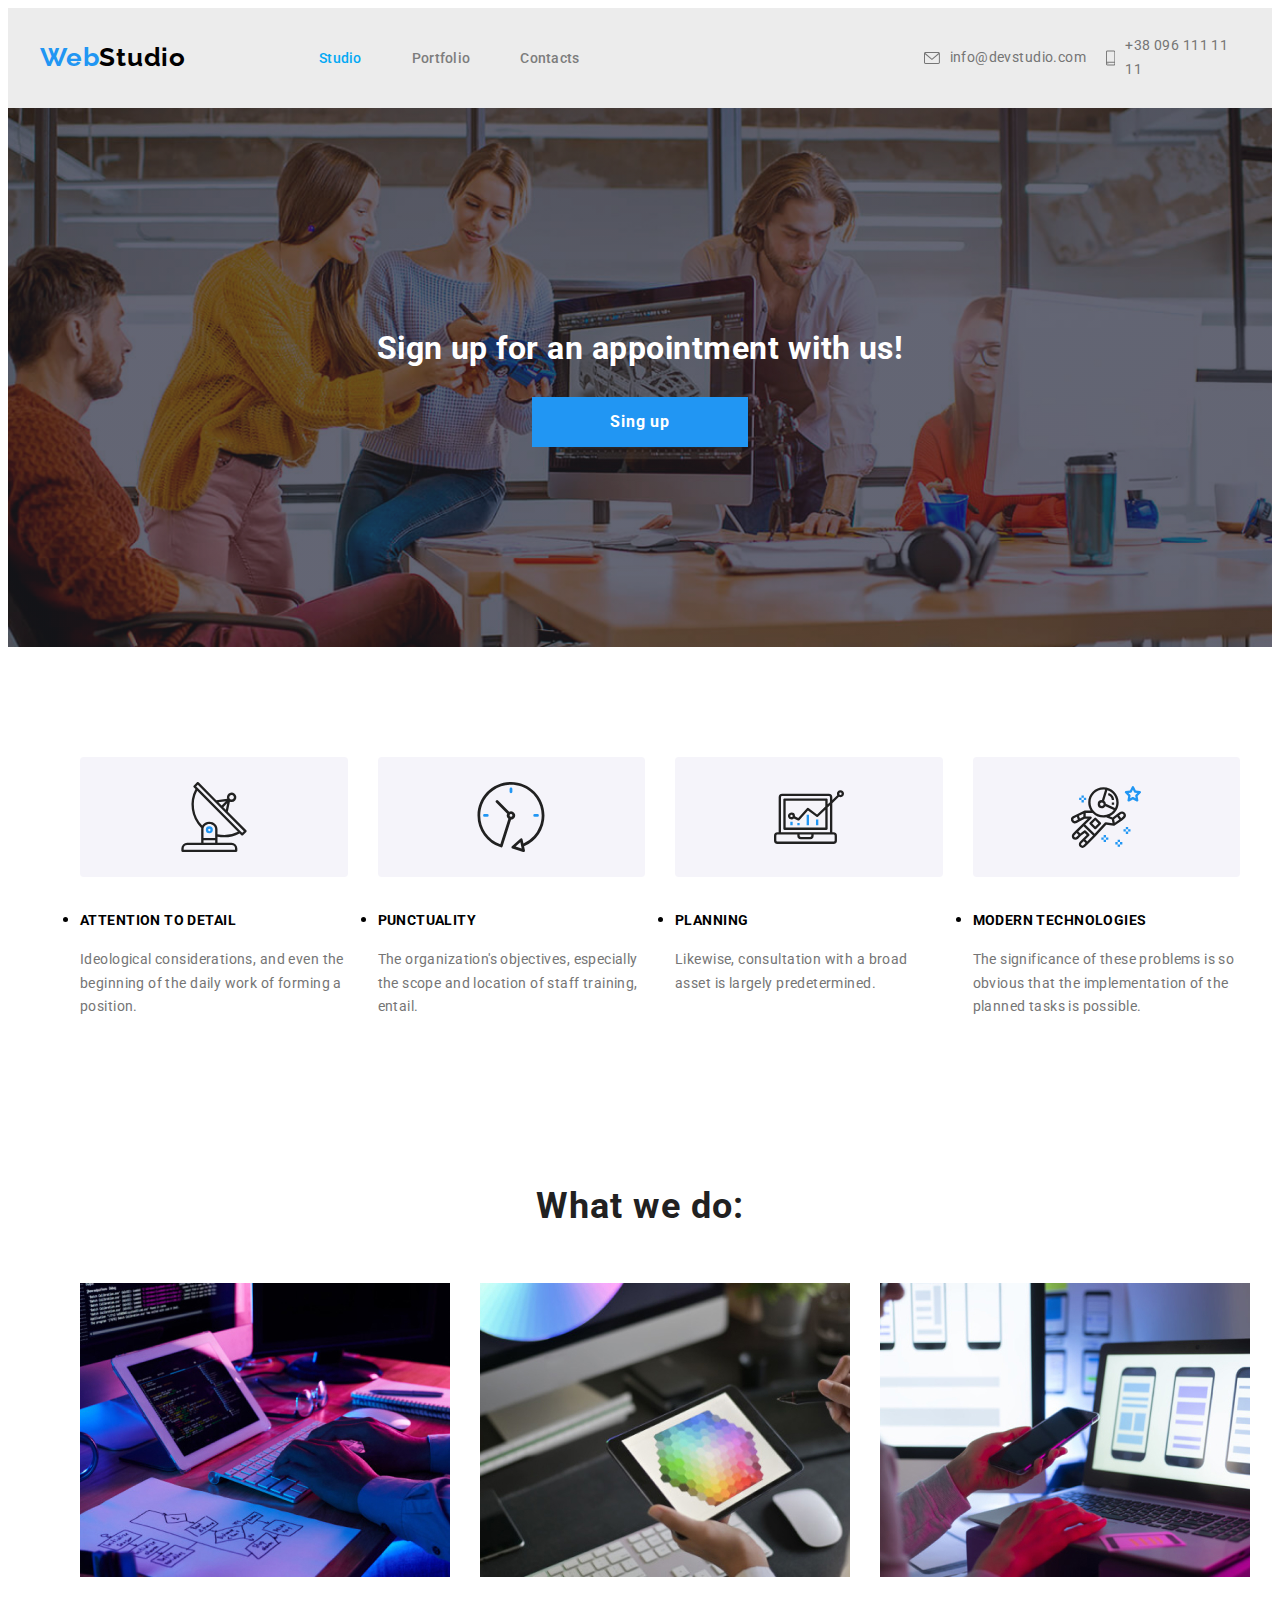
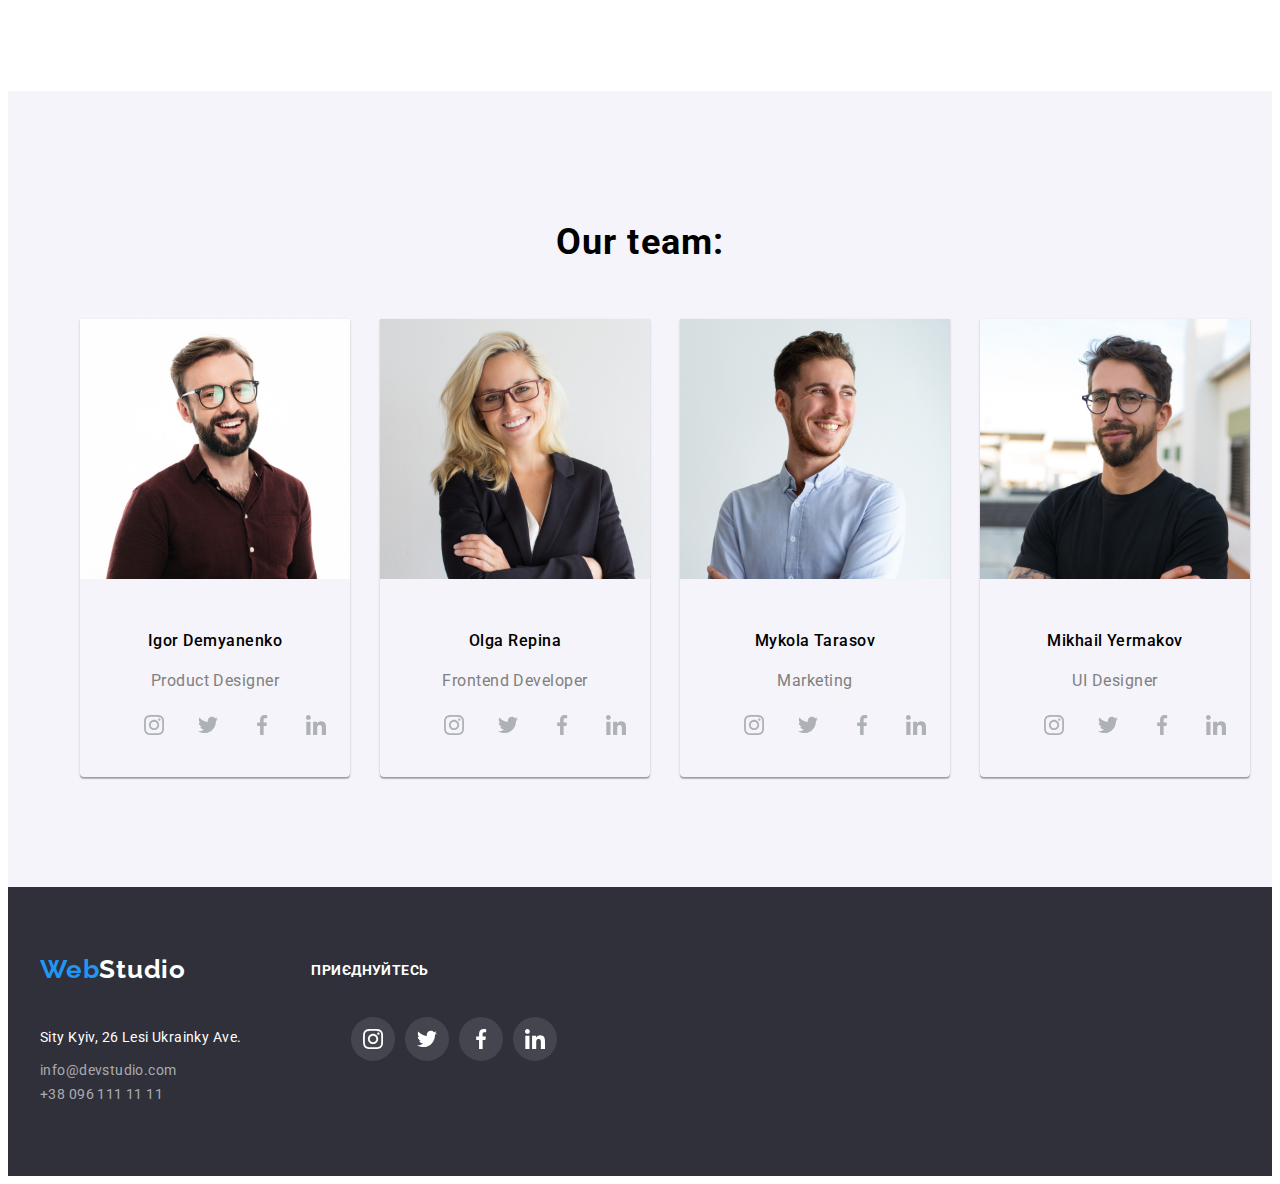
==== commit 85f542a8: "New svgs and codes" ====
--- a/index.html
+++ b/index.html
@@ -31,8 +31,14 @@
                 </ul>
             </nav>
             <div class="contacts">
-                <a class="header-contacts link" href="mailto:info@devstudio.com">info@devstudio.com</a>
-                <a class="header-contacts link" href="tel:380961111111">+38 096 111 11 11</a>
+                <a class="header-contacts link" href="mailto:info@devstudio.com">
+                    <svg class="svg-header" width="16" height="12">
+                        <use href="./images/svg/symboldefs.svg#email"></use>
+                    </svg>info@devstudio.com</a>
+                <a class="header-contacts link" href="tel:380961111111">
+                    <svg width="10" height="16">
+                        <use href="./images/svg/symboldefs.svg#smartphone"></use>
+                    </svg>+38 096 111 11 11</a>
             </div>
         </div>
     </header>
@@ -91,21 +97,109 @@
                         <img class="team-image-person" src="./images/main/person.jpg" alt="Igor Demyanenko" height="260" width="270" >
                         <h3 class="team-name-person">Igor Demyanenko</h3>
                         <p class="team-job" style="color: gray;">Product Designer</p>
+                        <ul class="our-team-svg">
+                            <li class="svg-team">
+                                <a href="./" class="our-team-link"> <svg width="20" height="20">
+                                    <use href="./images/svg/symboldefs.svg#instagram"></use>
+                                </svg></a>
+                            </li>
+                            <li class="svg-team">
+                                <a href="./" class="our-team-link"><svg width="20" height="20">
+                                        <use href="./images/svg/symboldefs.svg#twitter"></use>
+                                    </svg></a>
+                            </li>
+                            <li class="svg-team">
+                                <a href="./" class="our-team-link"><svg width="20" height="20">
+                                        <use href="./images/svg/symboldefs.svg#facebook"></use>
+                                    </svg></a>
+                            </li>
+                            <li class="svg-team">
+                                <a href="./" class="our-team-link"> <svg width="20" height="20">
+                                        <use href="./images/svg/symboldefs.svg#linkedin"></use>
+                                    </svg></a>
+                            </li>
+                        </ul>
                     </li>
                     <li class="team list-item">
                         <img class="team-image-person" src="./images/main/person_2.jpg" alt="Olga Repina" height="260" width="270" >
                         <h3 class="team-name-person">Olga Repina</h3>
                         <p class="team-job" style="color: gray;">Frontend Developer</p>
+                        <ul class="our-team-svg">
+                            <li class="svg-team">
+                                <a href="./" class="our-team-link"> <svg width="20" height="20">
+                                    <use href="./images/svg/symboldefs.svg#instagram"></use>
+                                </svg></a>
+                            </li>
+                            <li class="svg-team">
+                                <a href="./" class="our-team-link"><svg width="20" height="20">
+                                        <use href="./images/svg/symboldefs.svg#twitter"></use>
+                                    </svg></a>
+                            </li>
+                            <li class="svg-team">
+                                <a href="./" class="our-team-link"><svg width="20" height="20">
+                                        <use href="./images/svg/symboldefs.svg#facebook"></use>
+                                    </svg></a>
+                            </li>
+                            <li class="svg-team">
+                                <a href="./" class="our-team-link"> <svg width="20" height="20">
+                                        <use href="./images/svg/symboldefs.svg#linkedin"></use>
+                                    </svg></a>
+                            </li>
+                        </ul>
                     </li>
                     <li class="team list-item">
                         <img class="team-image-person" src="./images/main/person_3.jpg" alt="Mykola Tarasov" height="260" width="270" >
                         <h3 class="team-name-person">Mykola Tarasov</h3>
                         <p class="team-job" style="color: gray;">Marketing</p>
+                        <ul class="our-team-svg">
+                            <li class="svg-team">
+                                <a href="./" class="our-team-link"> <svg width="20" height="20">
+                                    <use href="./images/svg/symboldefs.svg#instagram"></use>
+                                </svg></a>
+                            </li>
+                            <li class="svg-team">
+                                <a href="./" class="our-team-link"><svg width="20" height="20">
+                                        <use href="./images/svg/symboldefs.svg#twitter"></use>
+                                    </svg></a>
+                            </li>
+                            <li class="svg-team">
+                                <a href="./" class="our-team-link"><svg width="20" height="20">
+                                        <use href="./images/svg/symboldefs.svg#facebook"></use>
+                                    </svg></a>
+                            </li>
+                            <li class="svg-team">
+                                <a href="./" class="our-team-link"> <svg width="20" height="20">
+                                        <use href="./images/svg/symboldefs.svg#linkedin"></use>
+                                    </svg></a>
+                            </li>
+                        </ul>
                     </li>
                     <li class="team list-item">
                         <img class="team-image-person" src="./images/main/person_4.jpg" alt="Mikhail Yermakov" height="260" width="270" >
                         <h3 class="team-name-person">Mikhail Yermakov</h3>
                         <p class="team-job" style="color: gray;">UI Designer</p>
+                        <ul class="our-team-svg">
+                            <li class="svg-team">
+                                <a href="./" class="our-team-link"> <svg width="20" height="20">
+                                    <use href="./images/svg/symboldefs.svg#instagram"></use>
+                                </svg></a>
+                            </li>
+                            <li class="svg-team">
+                                <a href="./" class="our-team-link"><svg width="20" height="20">
+                                        <use href="./images/svg/symboldefs.svg#twitter"></use>
+                                    </svg></a>
+                            </li>
+                            <li class="svg-team">
+                                <a href="./" class="our-team-link"><svg width="20" height="20">
+                                        <use href="./images/svg/symboldefs.svg#facebook"></use>
+                                    </svg></a>
+                            </li>
+                            <li class="svg-team">
+                                <a href="./" class="our-team-link"> <svg width="20" height="20">
+                                        <use href="./images/svg/symboldefs.svg#linkedin"></use>
+                                    </svg></a>
+                            </li>
+                        </ul>
                     </li>
                 </ul>
             </div>
@@ -113,15 +207,42 @@
     </main>
 
     <footer class="footer">
-        <div class="container">
-            <a class="logo-footer">
-                Web<span class="logo-span">Studio</span>
-            </a>
-            <address class="address">
-                <p class="footer-location">Sity Kyiv, 26 Lesi Ukrainky Ave.</p>
-                <a class="footer-contacts link" href="mailto:info@devstudio.com">info@devstudio.com</a>
-                <a class="footer-contacts link" href="tel:+380961111111" style="display: block;">+38 096 111 11 11</a>
-            </address>
+        <div class="container flex-footer">
+            <div class="footer-links">
+                <a class="logo-footer">
+                    Web<span class="logo-span">Studio</span>
+                </a>
+                <address class="address">
+                    <p class="footer-location">Sity Kyiv, 26 Lesi Ukrainky Ave.</p>
+                    <a class="footer-contacts link" href="mailto:info@devstudio.com">info@devstudio.com</a>
+                    <a class="footer-contacts link" href="tel:+380961111111" style="display: block;">+38 096 111 11 11</a>
+                </address>
+            </div>
+            <div class="social-network">
+                <h2 class="footer-title">ПРИЄДНУЙТЕСЬ</h2>
+                <ul class="footer-list-svg">
+                    <li class="footer-list-item-svg">
+                        <a href="./" class="footer-link"> <svg width="20" height="20">
+                            <use href="./images/svg/symboldefs.svg#instagram"></use>
+                        </svg></a>
+                    </li>
+                    <li class="footer-list-item-svg">
+                        <a href="./" class="footer-link"> <svg width="20" height="20">
+                            <use href="./images/svg/symboldefs.svg#twitter"></use>
+                        </svg></a>
+                    </li>
+                    <li class="footer-list-item-svg">
+                        <a href="./" class="footer-link"> <svg width="20" height="20">
+                            <use href="./images/svg/symboldefs.svg#facebook"></use>
+                        </svg></a>
+                    </li>
+                    <li class="footer-list-item-svg">
+                        <a href="./" class="footer-link"> <svg width="20" height="20">
+                            <use href="./images/svg/symboldefs.svg#linkedin"></use>
+                        </svg></a>
+                    </li>
+                </ul>
+            </div>
         </div>
     </footer>
 </body>
--- a/css/style.css
+++ b/css/style.css
@@ -14,6 +14,8 @@
     --background-for-icons: #f5f4fa;
     --font-family: 'Roboto', sans-serif;
     --second-family: 'Raleway', sans-serif;
+    --fill-email-and-phone: #757575;
+    --social-links-workers: #AFB1B8;
 }
 
 body{
@@ -49,10 +51,6 @@
 }
 
 .header-list-item:not(:last-child) {
-    margin-right: 50px;
-}
-
-.header-contacts.link:nth-child(1) {
     margin-right: 50px;
 }
 
@@ -98,6 +96,9 @@
 
 .header-contacts.link {
     font-weight: 500;
+    fill: var(--fill-email-and-phone);
+    letter-spacing: 0.02em;
+    gap: 10px;
 }
 
 .header-list-item,
@@ -139,7 +140,7 @@
 }
 
 .section-title {
-    background-color: var(--main-color);
+    background-color: var(--main-header-color);
     padding-top: 200px;
     padding-bottom: 200px;
     background-image:
@@ -170,6 +171,11 @@
     margin-right: 8px;
 }
 
+.portfolio-button:active {
+    background-color: var(--buttom-when-mouse-on-button);
+    color: var(--work-color);
+}
+
 .portfolio-button,
 .portfolio-button.current {
     padding: 6px 25px;
@@ -181,6 +187,7 @@
     color: var(--main-heading-color);
     border: none;
     border-radius: 4px;
+    box-shadow: 0 4px 4px 0 rgba(0, 0, 0, 0.15);
 }
 
 .portfolio-list {
@@ -234,6 +241,7 @@
     line-height: 171%;
     letter-spacing: 0.03em;
     color: rgba(255, 255, 255, 0.6);
+    margin-bottom: 9px;
 }
 
 .header-link:hover, 
@@ -453,6 +461,25 @@
     display: flex;
 }
 
+.our-team-svg {
+    display: flex;
+    justify-content: center;
+    gap: 10px;
+}
+
+.svg-team {
+    display: flex;
+}
+
+.our-team-link {
+    width: 44px;
+    height: 44px;
+    display: flex;
+    align-items: center;
+    justify-content: center;
+    fill: var(--social-links-workers);
+}
+
 .team-image-person {
     margin-bottom: 30px;
 }
@@ -520,6 +547,26 @@
     padding-top: 60px;
 }
 
+.flex-footer {
+    display: flex;
+}
+
+.footer-links {
+    display: flex;
+    flex-direction: column;
+}
+
+.footer-location {
+    font-weight: 400;
+    line-height: 1.71;
+    font-style: normal;
+    margin-bottom: 9px;
+}
+
+.footer-contacts.link1:not(:last-child) {
+    margin-bottom: 9px;
+}
+
 .logo-span {
     color: var(--main-text-color);
 }
@@ -539,6 +586,44 @@
     font-weight: 700;
     font-size: 26px;
     letter-spacing: 0.03em;
+}
+
+.social-network {
+    display: flex;
+    margin-left: 70px;
+    flex-direction: column;
+}
+
+.footer-title {
+    font-family: var(--font-family);
+    font-weight: 700;
+    font-size: 14px;
+    letter-spacing: 0.03em;
+    color: var(--main-text-color);
+    margin-bottom: 20px;
+    margin-top: 12px;
+}
+
+.footer-list-svg {
+    display: flex;
+    justify-content: center;
+    gap: 10px;
+}
+
+.footer-list-item-svg {
+    border-radius: 50%;
+    display: flex;
+}
+
+.footer-link {
+    display: flex;
+    width: 44px;
+    height: 44px;
+    align-items: center;
+    justify-content: center;
+    border-radius: 50%;
+    fill: var(--main-text-color);
+    background-color: rgba(255, 255, 255, 0.1);
 }
 
 .visually-hidden {
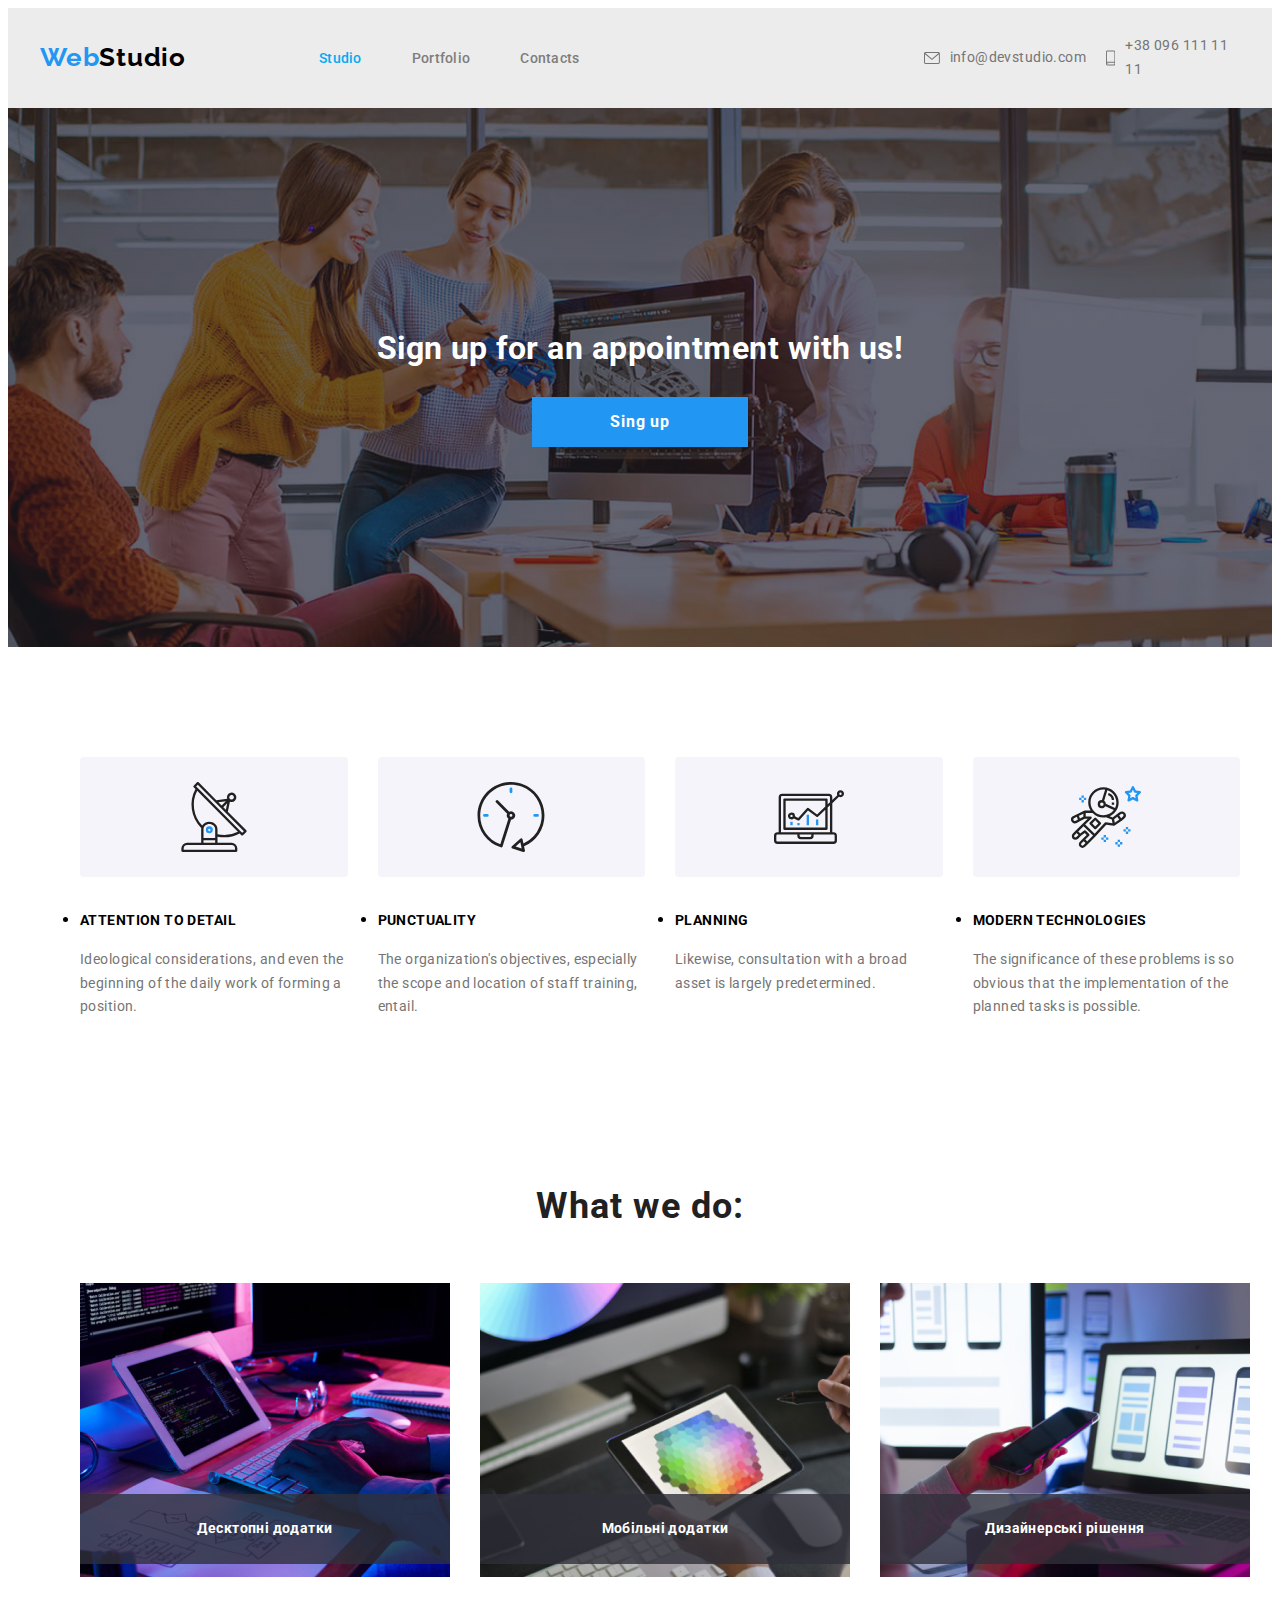
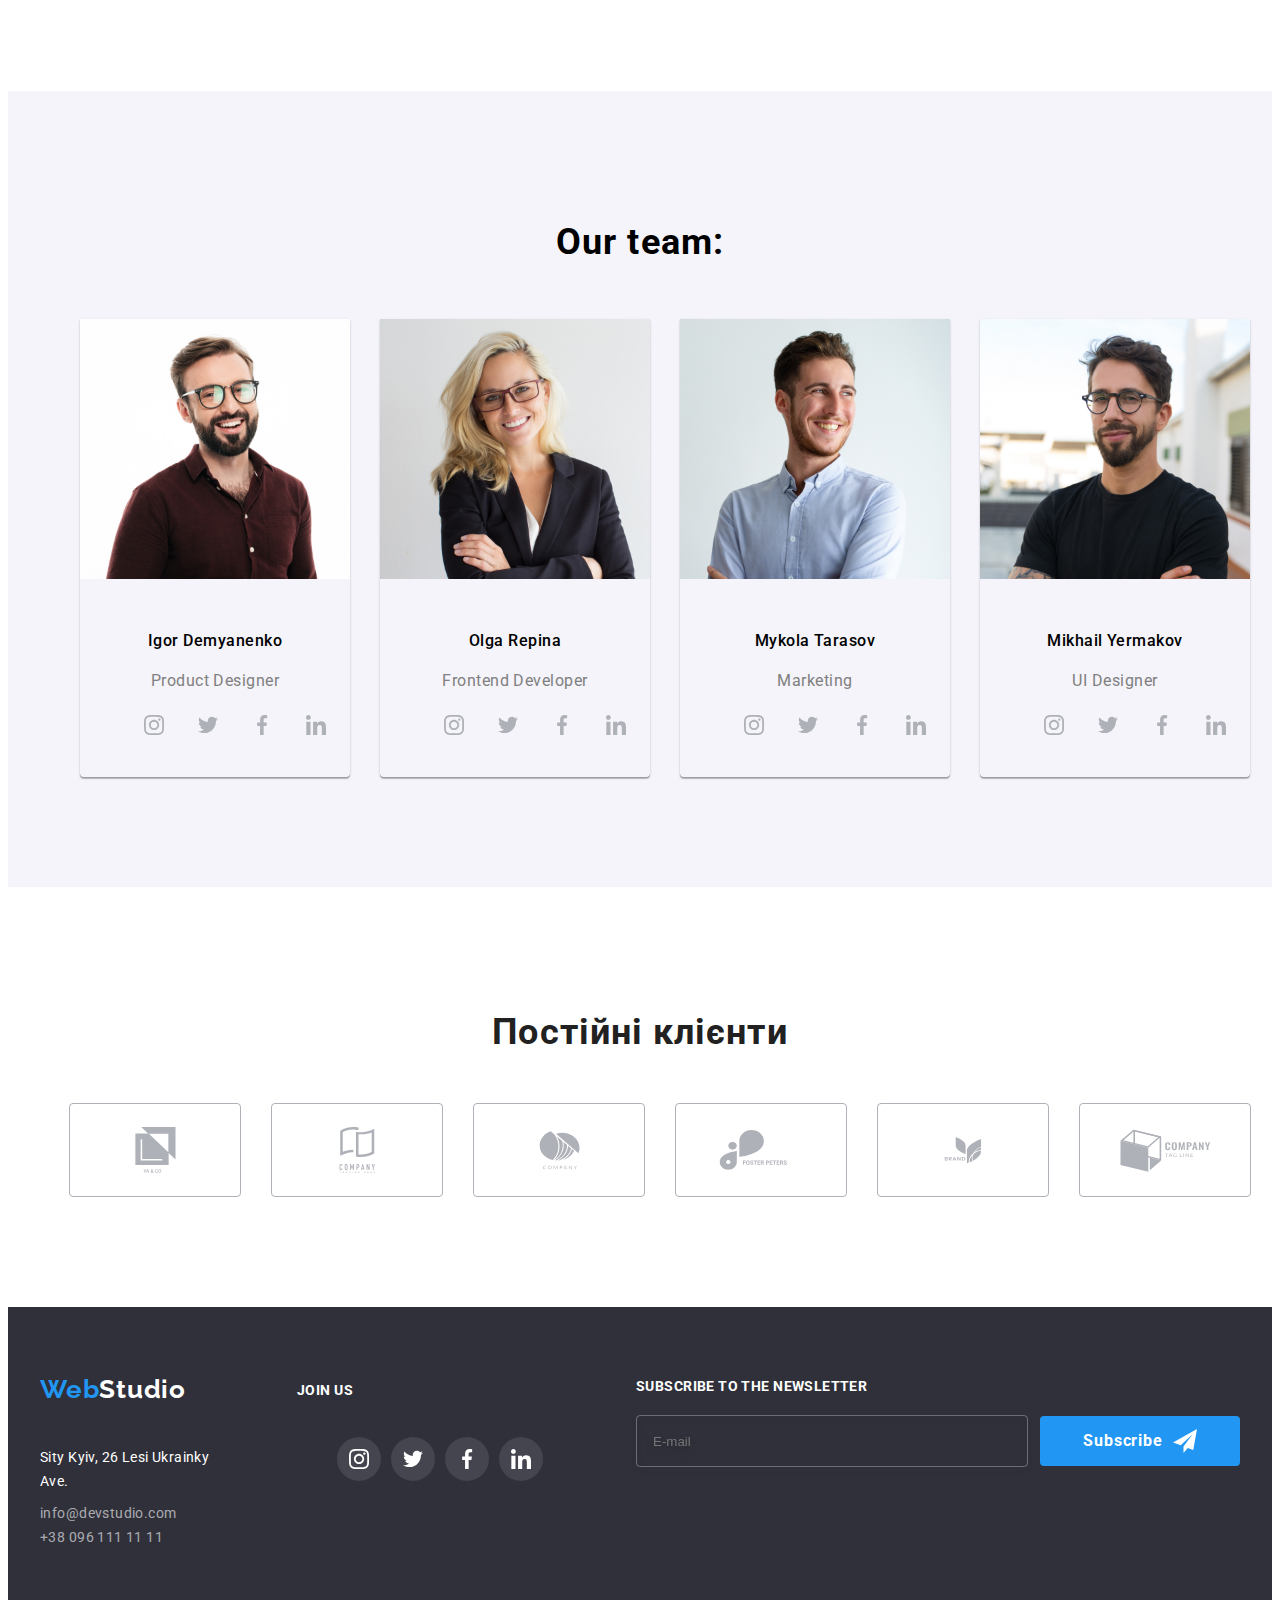
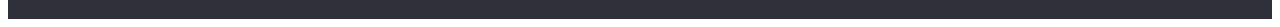
==== commit 8057335f: "New code, new js, new style" ====
--- a/index.html
+++ b/index.html
@@ -47,7 +47,7 @@
         <section class="section-title">
             <div class="container flex">
                 <h1 class="title">Sign up for an appointment with us!</h1>
-                <button class="regestration-button" type="submit">Sing up</button>
+                <button class="regestration-button" type="button" data-modal-open>Sing up</button>
             </div>
         </section>
         <section class="features">
@@ -79,12 +79,15 @@
                 <ul class="occupation-list">
                     <li class="occupation list-item">
                         <img class="image" src="./images/main/working.jpg" alt="Typing on MacBook Air" height="294" width="370" >
+                        <h3 class="occupation-text">Десктопні додатки</h3>
                     </li>
                     <li class="occupation list-item">
                         <img class="image" src="./images/main/working-3.jpg" alt="Desing" height="294" width="370" >
+                        <h3 class="occupation-text">Мобільні додатки</h3>
                     </li>
                     <li class="occupation list-item">
                         <img class="image" src="./images/main/working_2.jpg" alt="Code html" height="294" width="370" >
+                        <h3 class="occupation-text">Дизайнерські рішення</h3>
                     </li>
                 </ul>
             </div>
@@ -180,27 +183,52 @@
                         <p class="team-job" style="color: gray;">UI Designer</p>
                         <ul class="our-team-svg">
                             <li class="svg-team">
-                                <a href="./" class="our-team-link"> <svg width="20" height="20">
+                                <a href="#" class="our-team-link"> <svg width="20" height="20">
                                     <use href="./images/svg/symboldefs.svg#instagram"></use>
                                 </svg></a>
                             </li>
                             <li class="svg-team">
-                                <a href="./" class="our-team-link"><svg width="20" height="20">
+                                <a href="#" class="our-team-link"><svg width="20" height="20">
                                         <use href="./images/svg/symboldefs.svg#twitter"></use>
                                     </svg></a>
                             </li>
                             <li class="svg-team">
-                                <a href="./" class="our-team-link"><svg width="20" height="20">
+                                <a href="#" class="our-team-link"><svg width="20" height="20">
                                         <use href="./images/svg/symboldefs.svg#facebook"></use>
                                     </svg></a>
                             </li>
                             <li class="svg-team">
-                                <a href="./" class="our-team-link"> <svg width="20" height="20">
+                                <a href="#" class="our-team-link"> <svg width="20" height="20">
                                         <use href="./images/svg/symboldefs.svg#linkedin"></use>
                                     </svg></a>
                             </li>
                         </ul>
                     </li>
+                </ul>
+            </div>
+        </section>
+        <section class="company sections">
+            <div class="container">
+                <h2 class="compony-text">Постійні клієнти</h2>
+                <ul class="company-list">
+                    <li class="company-item"><a class="company-link" href="./"><svg width="41" height="46">
+                            <use href="./images/svg/symboldefs.svg#company1"></use>
+                        </svg></a></li>
+                    <li class="company-item"><a class="company-link" href="./"><svg width="41" height="46">
+                            <use href="./images/svg/symboldefs.svg#company2"></use>
+                        </svg></a></li>
+                    <li class="company-item"><a class="company-link" href="./"><svg width="41" height="46">
+                            <use href="./images/svg/symboldefs.svg#company3"></use>
+                        </svg></a></li>
+                    <li class="company-item"><a class="company-link" href="./"><svg width="84" height="40">
+                            <use href="./images/svg/symboldefs.svg#company5"></use>
+                        </svg></a></li>
+                    <li class="company-item"><a class="company-link" href="./"><svg width="62" height="45">
+                            <use href="./images/svg/symboldefs.svg#company6"></use>
+                        </svg></a></li>
+                    <li class="company-item"><a class="company-link" href="./"><svg width="93" height="43">
+                            <use href="./images/svg/symboldefs.svg#company4"></use>
+                        </svg></a></li>
                 </ul>
             </div>
         </section>
@@ -219,7 +247,7 @@
                 </address>
             </div>
             <div class="social-network">
-                <h2 class="footer-title">ПРИЄДНУЙТЕСЬ</h2>
+                <h2 class="footer-title">JOIN US</h2>
                 <ul class="footer-list-svg">
                     <li class="footer-list-item-svg">
                         <a href="./" class="footer-link"> <svg width="20" height="20">
@@ -243,7 +271,77 @@
                     </li>
                 </ul>
             </div>
+            <form class="subscribe-newsletter">
+                <h2 class="footer-title-newsletter">SUBSCRIBE TO THE NEWSLETTER</h2>
+                <div class="subscribe-box">
+                    <input class="subscribe-email" type="email" name="email" placeholder="E-mail">
+                    <button class="btn subscribe-btn" type="submit">
+                        <span class="subscribe-title">
+                            Subscribe</span>
+                        <svg width="24" height="24">
+                            <use href="./images/svg/symboldefs.svg#iconsend"></use> 
+                        </svg>
+                    </button>
+                </div>
+            </form>
         </div>
     </footer>
+    <div class="backdrop is-hidden" data-modal>
+        <div class="modal">
+            <button class="modal-close-btn" data-modal-close type="button">
+                <svg class="modal-close-icon" width="18" height="18" aria-label="close">
+                    <use href="./images/svg/symboldefs.svg#cross"></use>
+                </svg>
+            </button>
+            <form class="regestration" name="order-regestration">
+                <h2 class="regestration-title">Leave your details, we will call you back</h2>
+                <div class="regestration-div user">
+                    <label class="regestration-label" for="name">Name</label>
+                    <input class="regestration-input regestration-required user" type="text" name="name" id="name" autofocus="">
+                    <svg class="regestration-icon" width="12" height="12">
+                        <use href="./images/svg/symboldefs.svg#user"></use>
+                    </svg>
+                </div>
+                <div class="regestration-div tel">
+                    <label class="regestration-label" for="tel">Phone</label>
+                    <input class="regestration-input regestration-required tel" type="tel" name="tel" id="tel">
+                    <svg class="regestration-icon" width="12" height="12">
+                        <use href="./images/svg/symboldefs.svg#phoneform"></use>
+                    </svg>
+                </div>
+                <div class="regestration-div email">
+                    <label class="regestration-label" for="mail">Email</label>
+                    <input class="regestration-input regestration-required tel" type="email" name="email" id="mail">
+                    <svg class="regestration-icon" width="12" height="12">
+                        <use href="./images/svg/symboldefs.svg#emailform"></use>
+                    </svg>
+                </div>
+                <div class="regestration-div comment">
+                    <label class="regestration-label" for="comment">Comment</label>
+                    <textarea class="regestration-input regestration-comment tel" placeholder="Input text..." name="comment" id="comment"
+                        rows="8" placeholder="Enter text"></textarea>
+                </div>
+                <div class="regestration-div">
+                    <label class="regestration-polity-label" for="policy">
+                        <input type="checkbox" name="policy" id="policy">
+                        <span class="regestration-icon-check">
+                            <svg width="16" height="15">
+                                <use href="./"></use>
+                            </svg>
+                        </span>
+                        <span>I agree to the newsletter and accept
+                            <a class="regestration-link" href="./">
+                                the terms of the agreement
+                            </a>
+                        </span>
+                    </label>
+                    <button class="btn regestration-send" data-modal-open="" type="submit">
+                        Send
+                    </button>
+                </div>
+            </form>
+        </div>
+    </div>
+    <script src="./js/modal.js"></script>
 </body>
 </html>--- a/css/style.css
+++ b/css/style.css
@@ -317,6 +317,7 @@
 .header-contacts.link:hover, 
 .header-contacts.link:focus {
     color: var(--accent-color-and-current-website);
+    fill: var(--accent-color-and-current-website);
 }
 
 .flex {
@@ -415,29 +416,45 @@
     color: var(--header-color-link);
 }
 
-.sections {
-    padding-top: 94px;
-    padding-bottom: 94px;
-}
-
-.heading-occupation {
-    text-align: center;
-    margin-bottom: 50px;
-}
-
-.occupation-list {
-    display: flex;
-}
-
-.occupation.list-item:not(:last-child) {
-    margin-right: 30px;
-}
-
 .occupation.sections {
     padding-top: 94px;
     padding-bottom: 94px;
 }
 
+.heading-occupation {
+    text-align: center;
+    margin-bottom: 50px;
+}
+
+.occupation-list {
+    display: flex;
+}
+
+.occupation.list-item:not(:last-child) {
+    margin-right: 30px;
+}
+
+.occupation-text {
+    position: absolute;
+    background: rgba(47, 48, 58, 0.8);
+    width: 100%;
+    height: 70px;
+    display: flex;
+    justify-content: center;
+    align-items: center;
+    font-size: 14px;
+    line-height: 1.14;
+    letter-spacing: 0.03em;
+    bottom: 3px;
+    left: 0;
+    color: var(--main-text-color);
+}
+
+.occupation.list-item {
+    position: relative;
+    width: 360px;
+}
+
 .occupation.list-item {
     width: 370px;
 }
@@ -478,6 +495,12 @@
     align-items: center;
     justify-content: center;
     fill: var(--social-links-workers);
+}
+
+.our-team-link:hover{
+    fill: var(--main-text-color);
+    border-radius: 50%;
+    background-color: var(--main-button-color);
 }
 
 .team-image-person {
@@ -534,6 +557,60 @@
         0 1px 3px 0 rgba(0, 0, 0, 0.12);
 }
 
+.team.sections {
+    padding-top: 94px;
+    padding-bottom: 94px;
+}
+
+.compony {
+    padding: 94px, 0;
+}
+
+.compony-text {
+    text-align: center;
+    font-family: var(--font-family);
+    font-weight: 700;
+    font-size: 36px;
+    letter-spacing: 0.03em;
+    color: var(--main-heading-color);
+    margin-bottom: 50px;
+}
+
+.company-list {
+    display: flex;
+    gap: 30px;
+    margin-left: 215px;
+    margin-right: 215px;
+    justify-content: center;
+}
+
+.company-item {
+    display: flex;
+    flex-wrap: wrap;
+    justify-content: center;
+}
+
+.company-link {
+    width: 170px;
+    height: 92px;
+    display: flex;
+    border: 1px solid var(--social-links-workers);
+    border-radius: 4px;
+    align-items: center;
+    justify-content: center;
+    fill: var(--social-links-workers);
+}
+
+.company-link:hover {
+    fill: var(--main-button-color);
+    border-color: var(--main-button-color);
+}
+
+.company.sections {
+    padding-top: 94px;
+    padding-bottom: 94px;
+}
+
 .footer {
     background-color: var(--main-and-footer-heading-color);
     color: var(--main-text-color);
@@ -624,6 +701,74 @@
     border-radius: 50%;
     fill: var(--main-text-color);
     background-color: rgba(255, 255, 255, 0.1);
+}
+
+.footer-link:hover{
+    background-color: var(--main-button-color);
+}
+
+.subscribe-newsletter {
+    margin-left: 93px;
+}
+
+.subscribe-box {
+    display: flex;
+    align-items: center;
+    flex-direction: row;
+
+}
+
+.subscribe-email{
+    width: 358px;
+    margin: 0 12px 0 0;
+    padding: 0 16px;
+    height: 50px;
+    color: var(--main-text-color);
+    background: rgba(0, 0, 0, 0);
+    border: 1px solid rgba(255, 255, 255, .3);
+    border-radius: 4px;
+    outline: none;
+    filter: drop-shadow(0px 4px 4px rgba(0, 0, 0, 0.15));
+}
+
+.btn {
+    width: 200px;
+    height: 50px;
+    text-align: center;
+    border-radius: 4px;
+    border: none;
+    font-family: inherit;
+    font-weight: 700;
+    font-size: 16px;
+    line-height: 1.87;
+    letter-spacing: .06em;
+    color: var(--white-color);
+    background-color: var(--main-button-color);
+}
+
+.subscribe-btn {
+    display: inline-flex;
+    justify-content: center;
+    align-items: center;
+    fill: var(--main-text-color);
+}
+
+.footer-title-newsletter {
+    font-weight: 700;
+    font-size: 14px;
+    line-height: 1.14;
+    letter-spacing: .03em;
+    color: var(--main-text-color);
+    margin-bottom: 20px;
+    margin-top: 12px;
+}
+
+.subscribe-title {
+    font-weight: 700;
+    font-size: 16px;
+    line-height: 1.9;
+    letter-spacing: .06em;
+    margin-right: 10px;
 }
 
 .visually-hidden {
@@ -637,4 +782,159 @@
     clip: rect(0 0 0 0);
     clip-path: inset(50%);
     margin: -1px;
+}
+
+.backdrop {
+    z-index: 2;
+    position: fixed;
+    top: 0;
+    left: 0;
+    width: 100%;
+    height: 100%;
+    padding: 94px 15px 0;
+    opacity: 1;
+    overflow-y: auto;
+    background-color: rgba(0, 0, 0, 0.2);
+}
+
+.is-hidden {
+    opacity: 0;
+    pointer-events: none;
+    visibility: hidden;
+}
+
+.modal {
+    position: relative;
+    top: 50%;
+    left: 50%;
+    max-width: 528px;
+    padding: 40px;
+    border-radius: 4px;
+    background-color: var(--main-text-color);
+    transform: translate(-50%, -50%);
+}
+
+.no-scroll {
+    overflow: hidden;
+}
+
+.backdrop.is-hidden.modal {
+    opacity: 0;
+    transform: translate(-50%, 50%) scale(0.5);
+}
+
+.modal-close-btn {
+    position: absolute;
+    top: 8px;
+    right: 8px;
+    width: 30px;
+    height: 30px;
+    border-radius: 50% 50%;
+    border: 1px solid rgba(0, 0, 0, 0.1);
+}
+
+.modal-close-btn:hover {
+    fill: var(--main-button-color);
+}
+
+.modal-close-icon {
+    position: absolute;
+    top: 50%;
+    left: 50%;
+    transform: translate(-50%, -50%);
+}
+
+.regestration {
+    display: flex;
+    justify-content: center;
+    align-items: center;
+    color: var(--main-heading-color);
+    flex-direction: column;
+
+}
+
+.regestration-title {
+    margin: 12px 0;
+    font-weight: 700;
+    font-size: 20px;
+    line-height: 1.15;
+    letter-spacing: 0.03em;
+    text-align: center;
+}
+
+.regestration-div {
+    position: relative;
+    width: 100%;
+    display: flex;
+    text-align: start;
+    flex-direction: column;
+}
+
+.regestration-label {
+    margin: 0 0 4px 0;
+    font-size: 12px;
+    line-height: 1.17;
+    letter-spacing: 0.01em;
+    color: var(--fill-email-and-phone);
+}
+
+.regestration-input {
+    border: 1px solid rgba(33, 33, 33, 0.2);
+    border-radius: 4px;
+    outline: none;
+}
+
+.regestration-required {
+    height: 40px;
+    margin: 0 0 10px 0;
+    padding: 0 42px;
+}
+
+.regestration-comment {
+    height: 120px;
+    margin: 0 0 20px 0;
+    padding: 12px 16px;
+    font-size: 14px;
+    resize: none;
+}
+
+.regestration-polity-label {
+    display: flex;
+    justify-content: center;
+    align-items: center;
+    font-size: 12px;
+    line-height: 1.17;
+    letter-spacing: 0.03em;
+    margin: 0 0 30px 0;
+    color: var(--fill-email-and-phone);
+}
+
+.regestration-send {
+    align-self: center;
+    color: var(--main-text-color);
+    box-shadow: 0 4px 4px 0 rgba(0, 0, 0, 0.15);
+    background: #188ce8;
+}
+
+.regestration-link {
+    color: var(--main-button-color);
+    text-decoration: underline;
+}
+
+.regestration-icon {
+    position: absolute;
+    top: 50%;
+    left: 12px;
+    display: inline-block;
+    align-items: center;
+    justify-content: center;
+    transform: translateY(-25%);
+}
+
+.user:hover,
+.tel:hover,
+.email:hover,
+.comment:hover {
+    border-color: var(--main-button-color);
+    fill: var(--main-button-color);
 }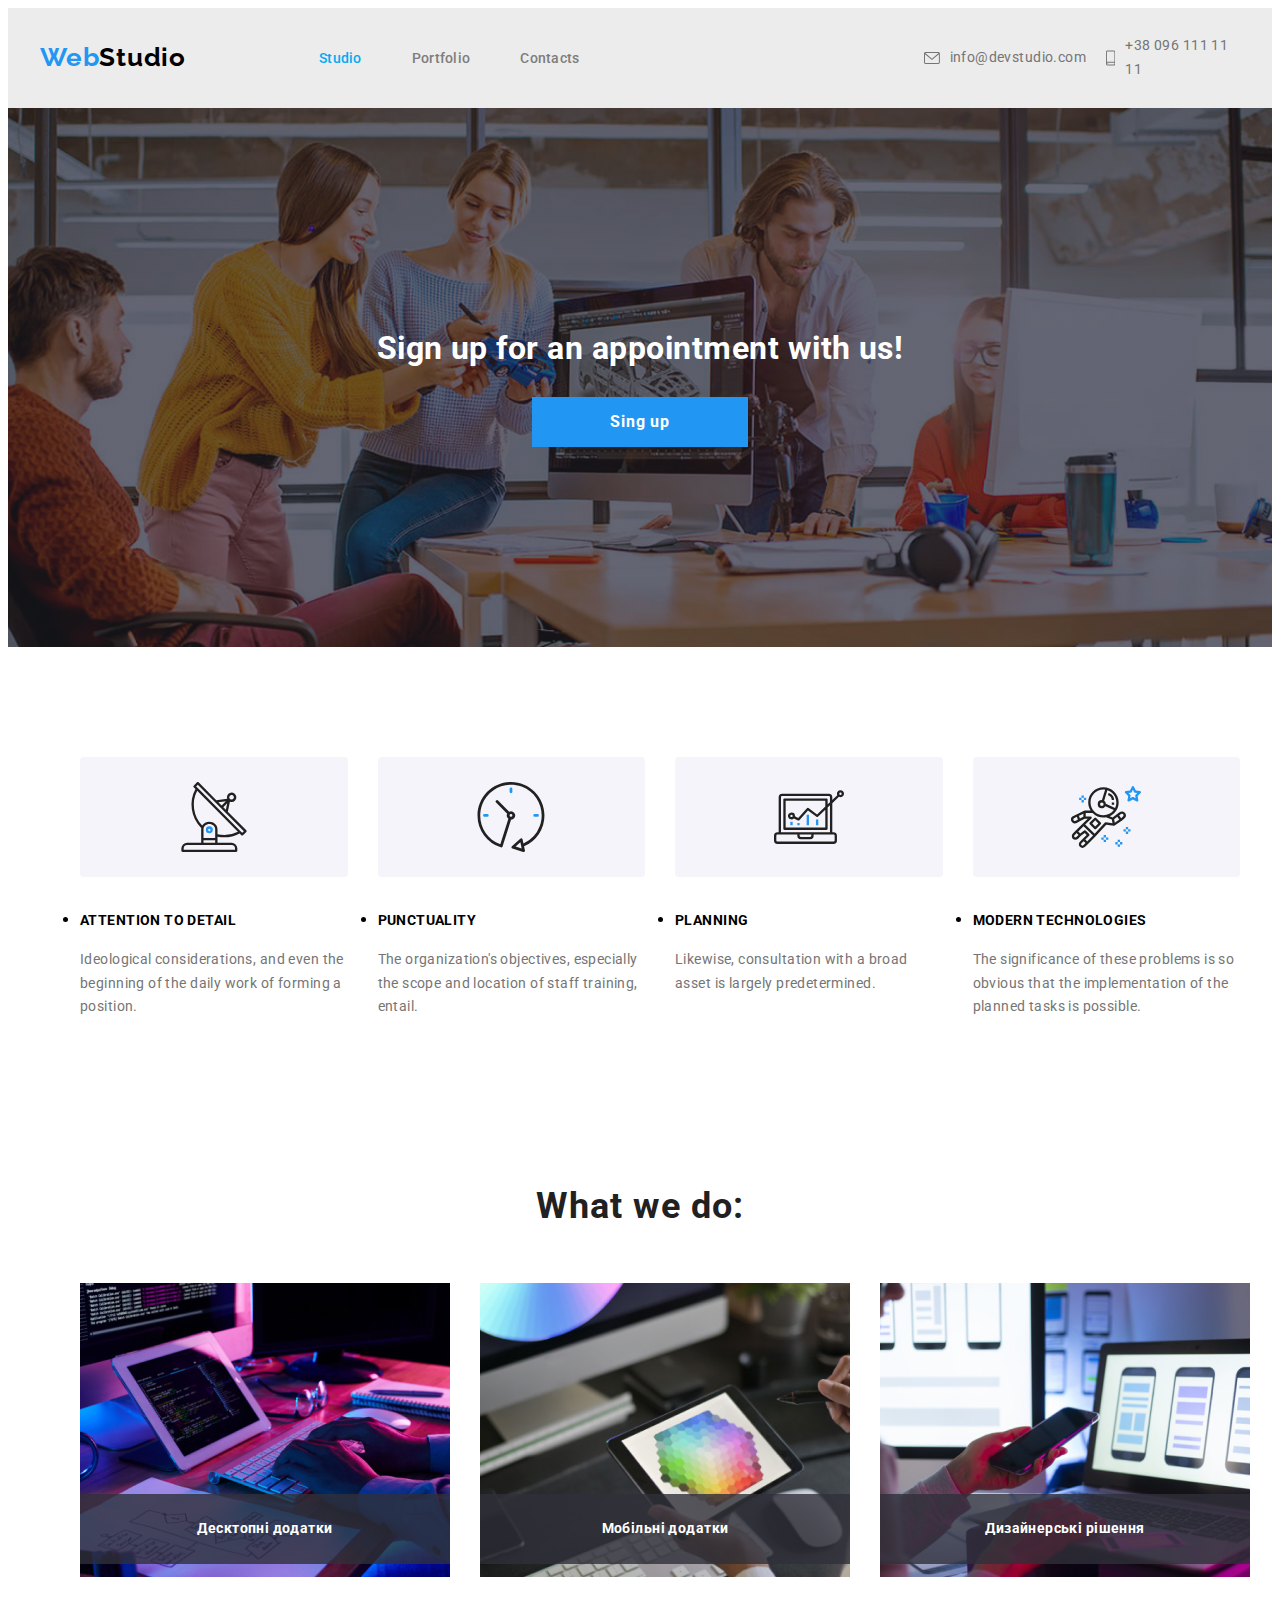
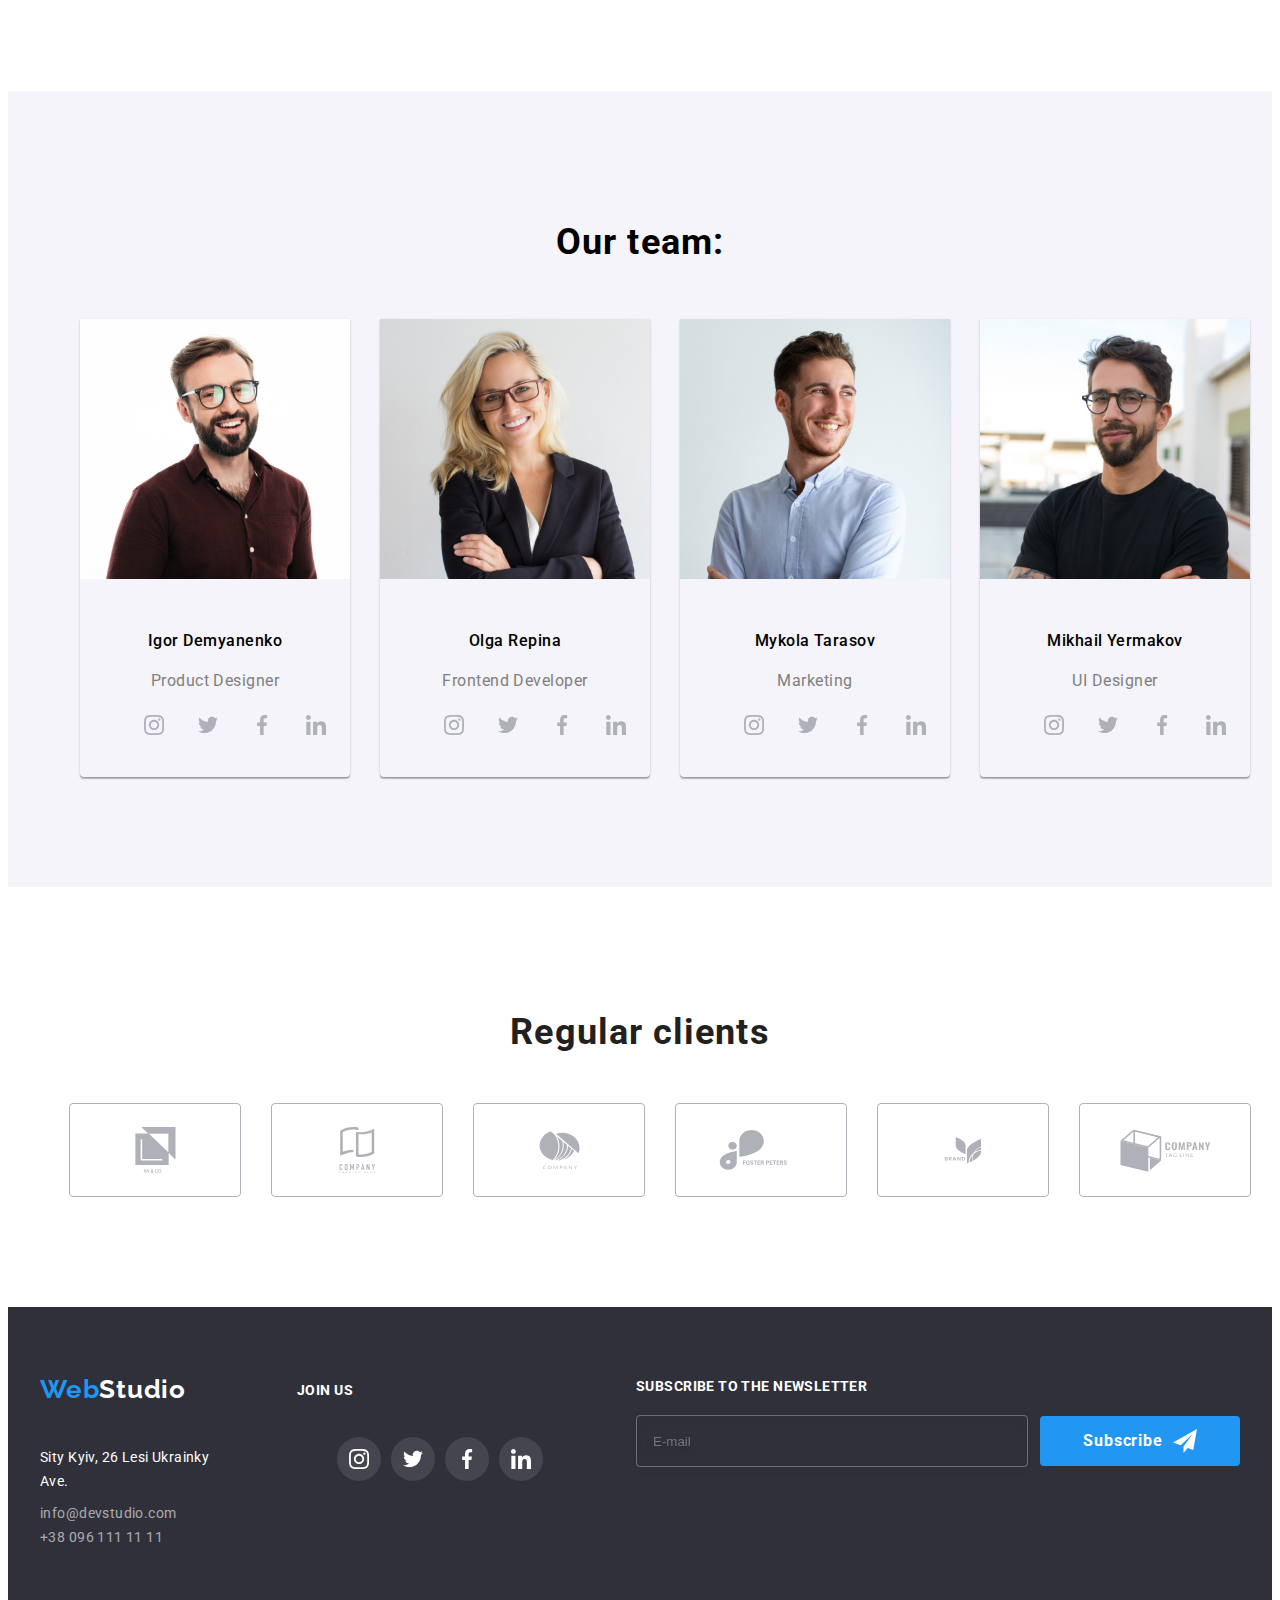
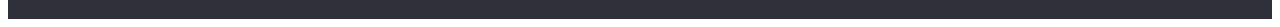
==== commit 94de4ac6: "New code" ====
--- a/index.html
+++ b/index.html
@@ -102,22 +102,22 @@
                         <p class="team-job" style="color: gray;">Product Designer</p>
                         <ul class="our-team-svg">
                             <li class="svg-team">
-                                <a href="./" class="our-team-link"> <svg width="20" height="20">
+                                <a href="#" class="our-team-link"> <svg width="20" height="20">
                                     <use href="./images/svg/symboldefs.svg#instagram"></use>
                                 </svg></a>
                             </li>
                             <li class="svg-team">
-                                <a href="./" class="our-team-link"><svg width="20" height="20">
+                                <a href="#" class="our-team-link"><svg width="20" height="20">
                                         <use href="./images/svg/symboldefs.svg#twitter"></use>
                                     </svg></a>
                             </li>
                             <li class="svg-team">
-                                <a href="./" class="our-team-link"><svg width="20" height="20">
+                                <a href="#" class="our-team-link"><svg width="20" height="20">
                                         <use href="./images/svg/symboldefs.svg#facebook"></use>
                                     </svg></a>
                             </li>
                             <li class="svg-team">
-                                <a href="./" class="our-team-link"> <svg width="20" height="20">
+                                <a href="#" class="our-team-link"> <svg width="20" height="20">
                                         <use href="./images/svg/symboldefs.svg#linkedin"></use>
                                     </svg></a>
                             </li>
@@ -129,22 +129,22 @@
                         <p class="team-job" style="color: gray;">Frontend Developer</p>
                         <ul class="our-team-svg">
                             <li class="svg-team">
-                                <a href="./" class="our-team-link"> <svg width="20" height="20">
+                                <a href="#" class="our-team-link"> <svg width="20" height="20">
                                     <use href="./images/svg/symboldefs.svg#instagram"></use>
                                 </svg></a>
                             </li>
                             <li class="svg-team">
-                                <a href="./" class="our-team-link"><svg width="20" height="20">
+                                <a href="#" class="our-team-link"><svg width="20" height="20">
                                         <use href="./images/svg/symboldefs.svg#twitter"></use>
                                     </svg></a>
                             </li>
                             <li class="svg-team">
-                                <a href="./" class="our-team-link"><svg width="20" height="20">
+                                <a href="#" class="our-team-link"><svg width="20" height="20">
                                         <use href="./images/svg/symboldefs.svg#facebook"></use>
                                     </svg></a>
                             </li>
                             <li class="svg-team">
-                                <a href="./" class="our-team-link"> <svg width="20" height="20">
+                                <a href="#" class="our-team-link"> <svg width="20" height="20">
                                         <use href="./images/svg/symboldefs.svg#linkedin"></use>
                                     </svg></a>
                             </li>
@@ -156,22 +156,22 @@
                         <p class="team-job" style="color: gray;">Marketing</p>
                         <ul class="our-team-svg">
                             <li class="svg-team">
-                                <a href="./" class="our-team-link"> <svg width="20" height="20">
+                                <a href="#" class="our-team-link"> <svg width="20" height="20">
                                     <use href="./images/svg/symboldefs.svg#instagram"></use>
                                 </svg></a>
                             </li>
                             <li class="svg-team">
-                                <a href="./" class="our-team-link"><svg width="20" height="20">
+                                <a href="#" class="our-team-link"><svg width="20" height="20">
                                         <use href="./images/svg/symboldefs.svg#twitter"></use>
                                     </svg></a>
                             </li>
                             <li class="svg-team">
-                                <a href="./" class="our-team-link"><svg width="20" height="20">
+                                <a href="#" class="our-team-link"><svg width="20" height="20">
                                         <use href="./images/svg/symboldefs.svg#facebook"></use>
                                     </svg></a>
                             </li>
                             <li class="svg-team">
-                                <a href="./" class="our-team-link"> <svg width="20" height="20">
+                                <a href="#" class="our-team-link"> <svg width="20" height="20">
                                         <use href="./images/svg/symboldefs.svg#linkedin"></use>
                                     </svg></a>
                             </li>
@@ -209,24 +209,24 @@
         </section>
         <section class="company sections">
             <div class="container">
-                <h2 class="compony-text">Постійні клієнти</h2>
+                <h2 class="compony-text">Regular clients</h2>
                 <ul class="company-list">
-                    <li class="company-item"><a class="company-link" href="./"><svg width="41" height="46">
+                    <li class="company-item"><a class="company-link" href="#"><svg width="41" height="46">
                             <use href="./images/svg/symboldefs.svg#company1"></use>
                         </svg></a></li>
-                    <li class="company-item"><a class="company-link" href="./"><svg width="41" height="46">
+                    <li class="company-item"><a class="company-link" href="#"><svg width="41" height="46">
                             <use href="./images/svg/symboldefs.svg#company2"></use>
                         </svg></a></li>
-                    <li class="company-item"><a class="company-link" href="./"><svg width="41" height="46">
+                    <li class="company-item"><a class="company-link" href="#"><svg width="41" height="46">
                             <use href="./images/svg/symboldefs.svg#company3"></use>
                         </svg></a></li>
-                    <li class="company-item"><a class="company-link" href="./"><svg width="84" height="40">
+                    <li class="company-item"><a class="company-link" href="#"><svg width="84" height="40">
                             <use href="./images/svg/symboldefs.svg#company5"></use>
                         </svg></a></li>
-                    <li class="company-item"><a class="company-link" href="./"><svg width="62" height="45">
+                    <li class="company-item"><a class="company-link" href="#"><svg width="62" height="45">
                             <use href="./images/svg/symboldefs.svg#company6"></use>
                         </svg></a></li>
-                    <li class="company-item"><a class="company-link" href="./"><svg width="93" height="43">
+                    <li class="company-item"><a class="company-link" href="#"><svg width="93" height="43">
                             <use href="./images/svg/symboldefs.svg#company4"></use>
                         </svg></a></li>
                 </ul>
@@ -250,22 +250,22 @@
                 <h2 class="footer-title">JOIN US</h2>
                 <ul class="footer-list-svg">
                     <li class="footer-list-item-svg">
-                        <a href="./" class="footer-link"> <svg width="20" height="20">
+                        <a href="#" class="footer-link"> <svg width="20" height="20">
                             <use href="./images/svg/symboldefs.svg#instagram"></use>
                         </svg></a>
                     </li>
                     <li class="footer-list-item-svg">
-                        <a href="./" class="footer-link"> <svg width="20" height="20">
+                        <a href="#" class="footer-link"> <svg width="20" height="20">
                             <use href="./images/svg/symboldefs.svg#twitter"></use>
                         </svg></a>
                     </li>
                     <li class="footer-list-item-svg">
-                        <a href="./" class="footer-link"> <svg width="20" height="20">
+                        <a href="#" class="footer-link"> <svg width="20" height="20">
                             <use href="./images/svg/symboldefs.svg#facebook"></use>
                         </svg></a>
                     </li>
                     <li class="footer-list-item-svg">
-                        <a href="./" class="footer-link"> <svg width="20" height="20">
+                        <a href="#" class="footer-link"> <svg width="20" height="20">
                             <use href="./images/svg/symboldefs.svg#linkedin"></use>
                         </svg></a>
                     </li>
@@ -330,7 +330,7 @@
                             </svg>
                         </span>
                         <span>I agree to the newsletter and accept
-                            <a class="regestration-link" href="./">
+                            <a class="regestration-link" href="#">
                                 the terms of the agreement
                             </a>
                         </span>
--- a/css/style.css
+++ b/css/style.css
@@ -78,6 +78,7 @@
 .portfolio-button:hover {
     background-color: var(--main-button-color);
     color: var(--main-text-color);
+    box-shadow: 0 2px 2px 0 rgba(0, 0, 0, 0.12), 0 1px 2px 0 rgba(0, 0, 0, 0.08), 0 3px 1px 0 rgba(0, 0, 0, 0.1);
 }
 
 .address {
@@ -187,7 +188,11 @@
     color: var(--main-heading-color);
     border: none;
     border-radius: 4px;
-    box-shadow: 0 4px 4px 0 rgba(0, 0, 0, 0.15);
+}
+
+.portfolio-button.current {
+    box-shadow: 0 2px 2px 0 rgba(0, 0, 0, 0.12), 0 1px 2px 0 rgba(0, 0, 0, 0.08), 0 3px 1px 0 rgba(0, 0, 0, 0.1);
+    color: var(--main-text-color);
 }
 
 .portfolio-list {
@@ -831,6 +836,7 @@
     height: 30px;
     border-radius: 50% 50%;
     border: 1px solid rgba(0, 0, 0, 0.1);
+    background-color: var(--main-text-color);
 }
 
 .modal-close-btn:hover {
